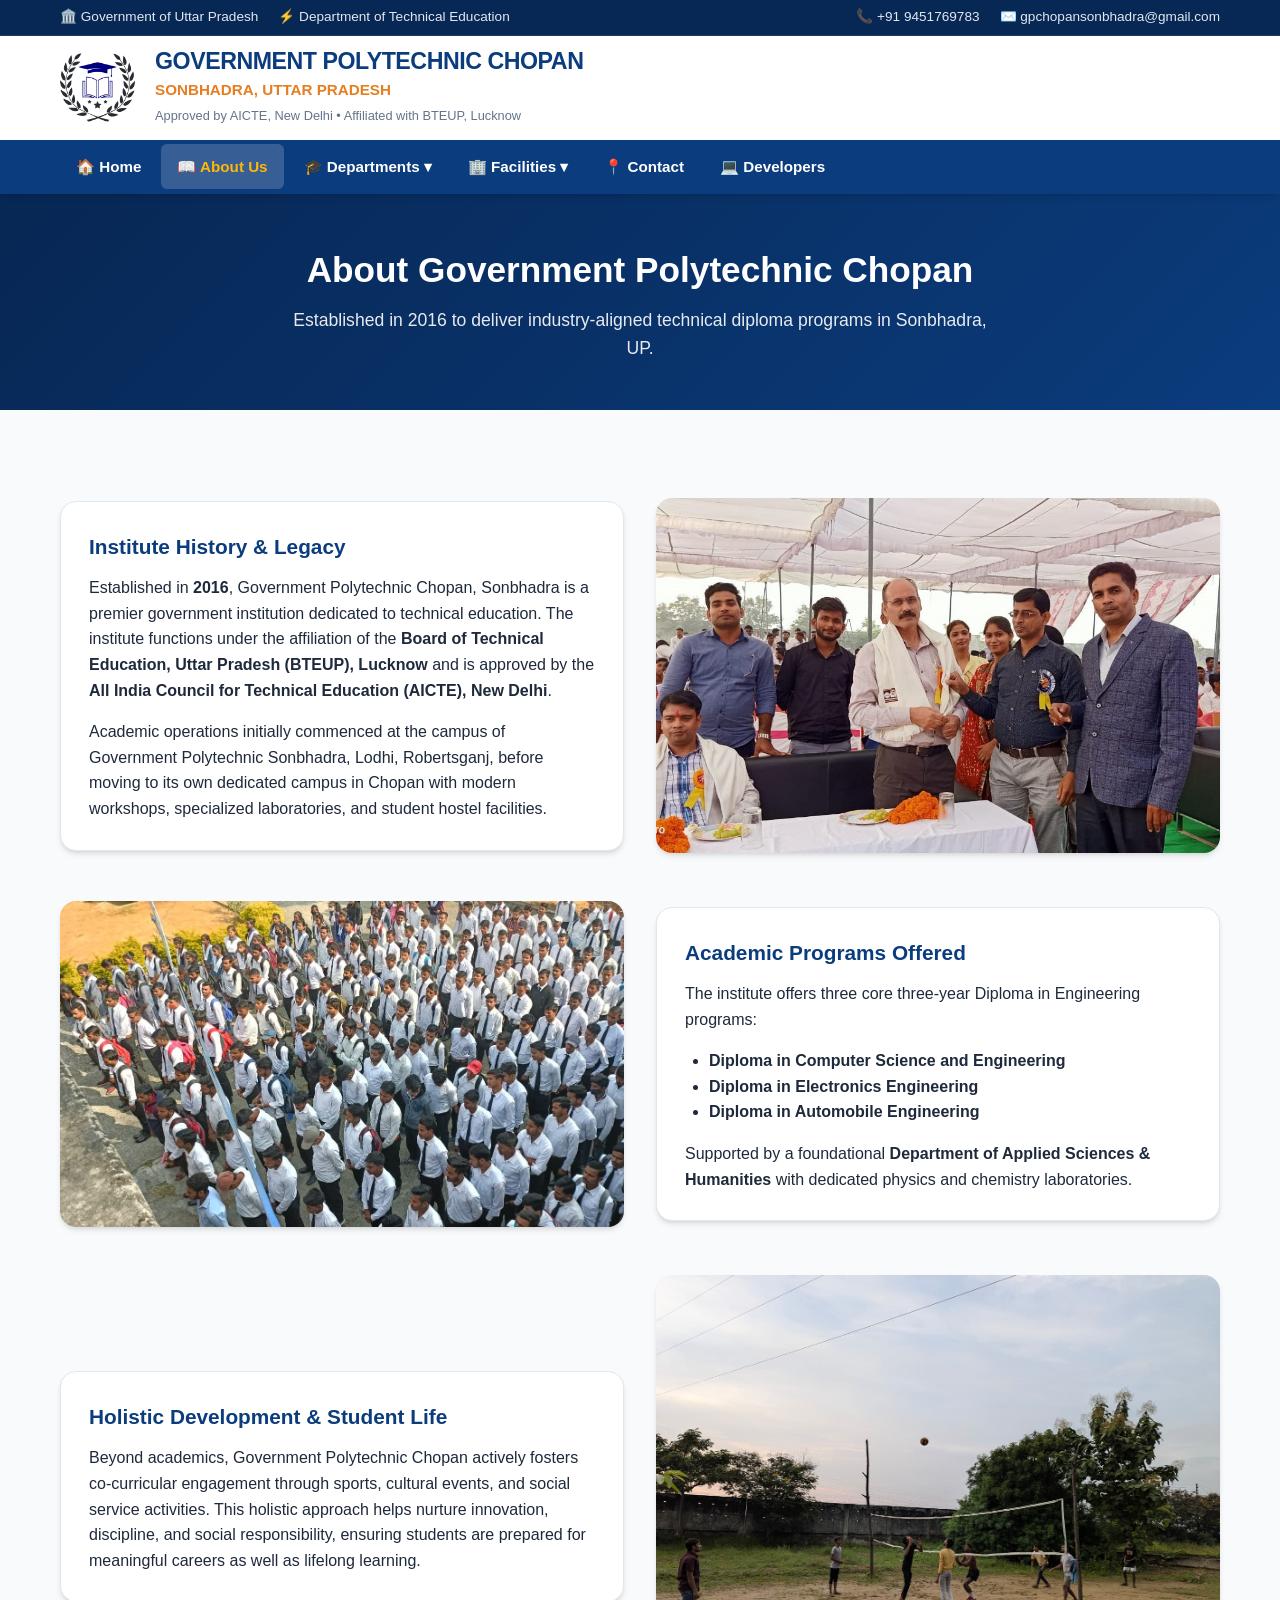
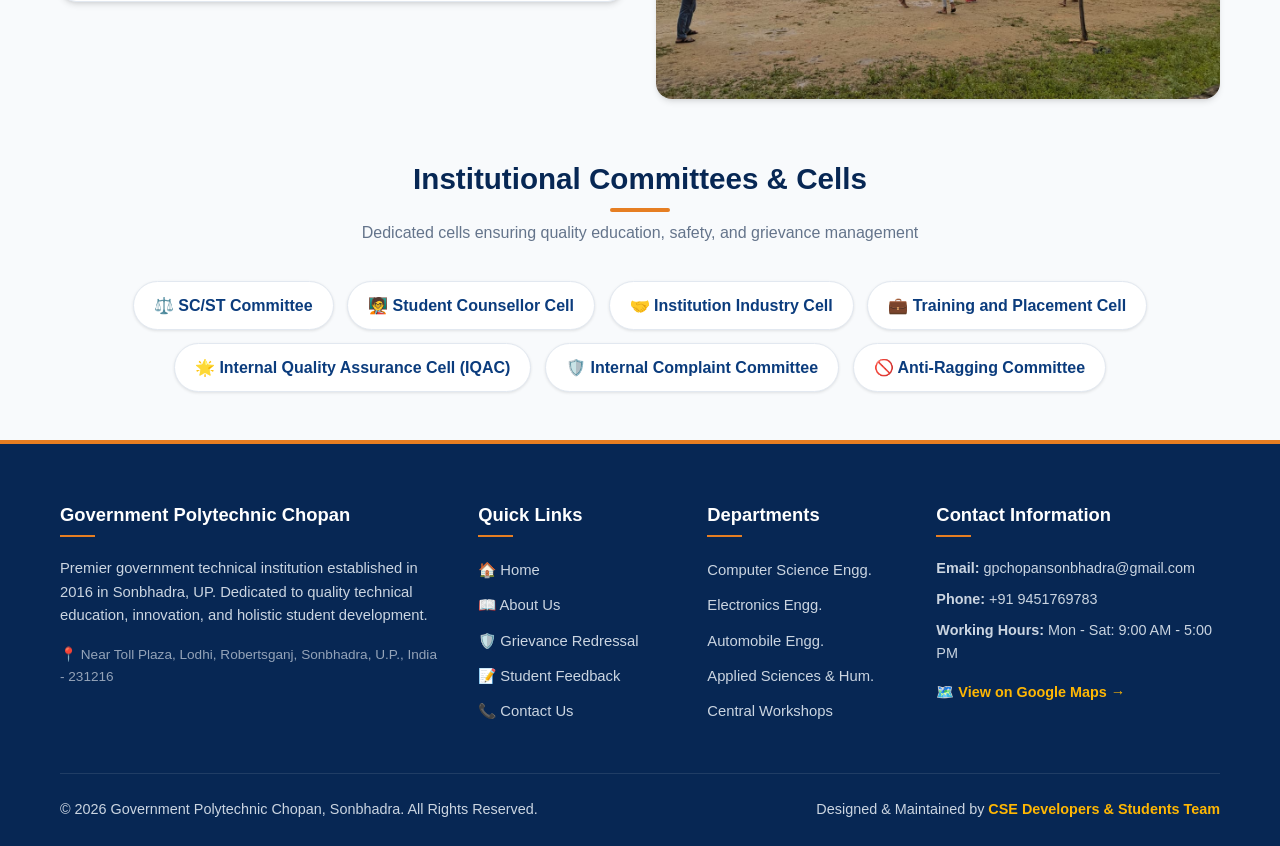
==== about.html @ 9f4a852a "Initial commit: Modern mobile-responsive GP Chopan website v1" ====
<!DOCTYPE html>
<html lang="en">
<head>
  <meta charset="UTF-8">
  <meta name="viewport" content="width=device-width, initial-scale=1.0">
  <meta http-equiv="X-UA-Compatible" content="IE=edge">
  <meta name="description" content="Government Polytechnic Chopan, Sonbhadra - Approved by AICTE, affiliated with BTEUP Lucknow. Premier Government Technical Institute.">
  <title>Government Polytechnic Chopan, Sonbhadra | Technical Education UP</title>
  <link rel="stylesheet" href="css/style.css">
  <link rel="icon" type="image/png" href="images/1.png">
</head>
<body>

<!-- Top Information Bar -->
<div class="top-bar">
  <div class="container">
    <div class="top-bar-left">
      <span>🏛️ Government of Uttar Pradesh</span>
      <span>⚡ Department of Technical Education</span>
    </div>
    <div class="top-bar-right">
      <a href="tel:9451769783">📞 +91 9451769783</a>
      <a href="mailto:gpchopansonbhadra@gmail.com">✉️ gpchopansonbhadra@gmail.com</a>
    </div>
  </div>
</div>

<!-- Main Branding Header -->
<header class="main-header">
  <div class="container">
    <div class="header-brand">
      <a href="index.html">
        <img src="images/1.png" alt="GP Chopan Official Logo" class="brand-logo">
      </a>
      <div class="brand-text">
        <h1>GOVERNMENT POLYTECHNIC CHOPAN</h1>
        <p>SONBHADRA, UTTAR PRADESH</p>
        <span class="sub-tag">Approved by AICTE, New Delhi • Affiliated with BTEUP, Lucknow</span>
      </div>
    </div>
  </div>
</header>

<!-- Sticky Responsive Navbar -->
<div class="navbar-wrapper">
  <div class="container">
    <nav class="navbar">
      <button class="mobile-nav-toggle" id="mobileNavToggle" aria-label="Toggle navigation" aria-expanded="false">☰</button>
      
      <ul class="nav-links" id="navLinks">
        <li class="nav-item">
          <a href="index.html" class="nav-link ">🏠 Home</a>
        </li>
        <li class="nav-item">
          <a href="about.html" class="nav-link active">📖 About Us</a>
        </li>
        
        <!-- Departments Dropdown -->
        <li class="nav-item dropdown">
          <a href="#" class="nav-link ">🎓 Departments ▾</a>
          <ul class="dropdown-menu">
            <li><a href="computerScience.html" class="dropdown-link">💻 Computer Science & Engg.</a></li>
            <li><a href="electronics.html" class="dropdown-link">⚡ Electronics Engineering</a></li>
            <li><a href="automobile.html" class="dropdown-link">🚗 Automobile Engineering</a></li>
            <li><a href="appliedSciencesAndHumanities.html" class="dropdown-link">🔬 Applied Sciences & Humanities</a></li>
          </ul>
        </li>

        <!-- Facilities Dropdown -->
        <li class="nav-item dropdown">
          <a href="#" class="nav-link ">🏢 Facilities ▾</a>
          <ul class="dropdown-menu">
            <li><a href="library.html" class="dropdown-link">📚 Central Library</a></li>
            <li><a href="workshops.html" class="dropdown-link">⚙️ Central Workshops</a></li>
            <li><a href="hostels.html" class="dropdown-link">🛏️ Student Hostels</a></li>
          </ul>
        </li>

        <li class="nav-item">
          <a href="contact.html" class="nav-link ">📍 Contact</a>
        </li>
        <li class="nav-item">
          <a href="developers.html" class="nav-link ">💻 Developers</a>
        </li>
      </ul>
    </nav>
  </div>
</div>

<main>
  <div class="dept-banner">
    <div class="container">
      <h1>About Government Polytechnic Chopan</h1>
      <p>Established in 2016 to deliver industry-aligned technical diploma programs in Sonbhadra, UP.</p>
    </div>
  </div>

  <section class="section-py">
    <div class="container">
      
      <div class="grid-2col">
        <div class="feature-box">
          <h3>Institute History & Legacy</h3>
          <p style="margin-bottom: 1rem;">
            Established in <strong>2016</strong>, Government Polytechnic Chopan, Sonbhadra is a premier government institution dedicated to technical education. The institute functions under the affiliation of the <strong>Board of Technical Education, Uttar Pradesh (BTEUP), Lucknow</strong> and is approved by the <strong>All India Council for Technical Education (AICTE), New Delhi</strong>.
          </p>
          <p>
            Academic operations initially commenced at the campus of Government Polytechnic Sonbhadra, Lodhi, Robertsganj, before moving to its own dedicated campus in Chopan with modern workshops, specialized laboratories, and student hostel facilities.
          </p>
        </div>
        <div>
          <img src="images/about-pic1.jpeg" alt="Inauguration and Events" style="border-radius: var(--radius-lg); box-shadow: var(--shadow-md);">
        </div>
      </div>

      <div class="grid-2col" style="direction: rtl;">
        <div class="feature-box" style="direction: ltr;">
          <h3>Academic Programs Offered</h3>
          <p style="margin-bottom: 1rem;">
            The institute offers three core three-year Diploma in Engineering programs:
          </p>
          <ul style="padding-left: 1.5rem; margin-bottom: 1rem;">
            <li><strong>Diploma in Computer Science and Engineering</strong></li>
            <li><strong>Diploma in Electronics Engineering</strong></li>
            <li><strong>Diploma in Automobile Engineering</strong></li>
          </ul>
          <p>
            Supported by a foundational <strong>Department of Applied Sciences & Humanities</strong> with dedicated physics and chemistry laboratories.
          </p>
        </div>
        <div style="direction: ltr;">
          <img src="images/about-pic2.jpeg" alt="Students Assembly" style="border-radius: var(--radius-lg); box-shadow: var(--shadow-md);">
        </div>
      </div>

      <div class="grid-2col">
        <div class="feature-box">
          <h3>Holistic Development & Student Life</h3>
          <p>
            Beyond academics, Government Polytechnic Chopan actively fosters co-curricular engagement through sports, cultural events, and social service activities. This holistic approach helps nurture innovation, discipline, and social responsibility, ensuring students are prepared for meaningful careers as well as lifelong learning.
          </p>
        </div>
        <div>
          <img src="images/about-pic3.jpg" alt="Sports and Outdoor Activities" style="border-radius: var(--radius-lg); box-shadow: var(--shadow-md);">
        </div>
      </div>

      <!-- Institutional Committees -->
      <div class="section-title-wrap" style="margin-top: 3.5rem;">
        <h2 class="section-title">Institutional Committees & Cells</h2>
        <p class="section-subtitle">Dedicated cells ensuring quality education, safety, and grievance management</p>
      </div>

      <div class="committee-grid">
        <a href="#" class="committee-btn">⚖️ SC/ST Committee</a>
        <a href="#" class="committee-btn">🧑‍🏫 Student Counsellor Cell</a>
        <a href="#" class="committee-btn">🤝 Institution Industry Cell</a>
        <a href="#" class="committee-btn">💼 Training and Placement Cell</a>
        <a href="#" class="committee-btn">🌟 Internal Quality Assurance Cell (IQAC)</a>
        <a href="#" class="committee-btn">🛡️ Internal Complaint Committee</a>
        <a href="#" class="committee-btn">🚫 Anti-Ragging Committee</a>
      </div>

    </div>
  </section>
</main>

<!-- Footer -->
<footer class="main-footer">
  <div class="container">
    <div class="footer-grid">
      <div class="footer-col">
        <h4>Government Polytechnic Chopan</h4>
        <p style="font-size: 0.925rem; line-height: 1.6; margin-bottom: 1rem;">
          Premier government technical institution established in 2016 in Sonbhadra, UP. Dedicated to quality technical education, innovation, and holistic student development.
        </p>
        <p style="font-size: 0.85rem; color: #94a3b8;">
          📍 Near Toll Plaza, Lodhi, Robertsganj, Sonbhadra, U.P., India - 231216
        </p>
      </div>

      <div class="footer-col">
        <h4>Quick Links</h4>
        <ul class="footer-links">
          <li><a href="index.html">🏠 Home</a></li>
          <li><a href="about.html">📖 About Us</a></li>
          <li><a href="https://docs.google.com/forms/d/e/1FAIpQLScUf7JeRO1fRoZRRCuIjWEbZJXrRQz1J8xh0VH1PEmQJwqocQ/viewform?usp=sf_link" target="_blank">🛡️ Grievance Redressal</a></li>
          <li><a href="https://docs.google.com/forms/d/e/1FAIpQLSd5dwCUVYq0tecdDUFFVbvG7t9QokzE7sUzHUwXQ-LgJRItwA/viewform?usp=sf_link" target="_blank">📝 Student Feedback</a></li>
          <li><a href="contact.html">📞 Contact Us</a></li>
        </ul>
      </div>

      <div class="footer-col">
        <h4>Departments</h4>
        <ul class="footer-links">
          <li><a href="computerScience.html">Computer Science Engg.</a></li>
          <li><a href="electronics.html">Electronics Engg.</a></li>
          <li><a href="automobile.html">Automobile Engg.</a></li>
          <li><a href="appliedSciencesAndHumanities.html">Applied Sciences & Hum.</a></li>
          <li><a href="workshops.html">Central Workshops</a></li>
        </ul>
      </div>

      <div class="footer-col">
        <h4>Contact Information</h4>
        <p style="font-size: 0.9rem; margin-bottom: 0.5rem;"><strong>Email:</strong> gpchopansonbhadra@gmail.com</p>
        <p style="font-size: 0.9rem; margin-bottom: 0.5rem;"><strong>Phone:</strong> +91 9451769783</p>
        <p style="font-size: 0.9rem; margin-bottom: 0.5rem;"><strong>Working Hours:</strong> Mon - Sat: 9:00 AM - 5:00 PM</p>
        <p style="font-size: 0.9rem; margin-top: 1rem;"><a href="contact.html" style="color:#ffb703; font-weight:600;">🗺️ View on Google Maps →</a></p>
      </div>
    </div>

    <div class="footer-bottom">
      <div>&copy; 2026 Government Polytechnic Chopan, Sonbhadra. All Rights Reserved.</div>
      <div>Designed & Maintained by <a href="developers.html">CSE Developers & Students Team</a></div>
    </div>
  </div>
</footer>

<script src="js/main.js"></script>
</body>
</html>
---- css/style.css ----
/* ==========================================================================
   Government Polytechnic Chopan - Modern Responsive Stylesheet (v1)
   ========================================================================== */

:root {
  --primary-color: #0b3c7d;
  --primary-dark: #072754;
  --primary-light: #1a56a5;
  --accent-color: #e67e22;
  --accent-hover: #d35400;
  --bg-light: #f8fafc;
  --bg-white: #ffffff;
  --text-dark: #1e293b;
  --text-muted: #64748b;
  --border-color: #e2e8f0;
  --shadow-sm: 0 1px 3px rgba(0,0,0,0.1);
  --shadow-md: 0 4px 6px -1px rgba(0,0,0,0.1), 0 2px 4px -2px rgba(0,0,0,0.1);
  --shadow-lg: 0 10px 15px -3px rgba(0,0,0,0.1), 0 4px 6px -4px rgba(0,0,0,0.1);
  --shadow-xl: 0 20px 25px -5px rgba(0,0,0,0.1), 0 8px 10px -6px rgba(0,0,0,0.1);
  --radius-sm: 6px;
  --radius-md: 10px;
  --radius-lg: 16px;
  --radius-full: 9999px;
  --transition: all 0.3s cubic-bezier(0.4, 0, 0.2, 1);
  --font-main: -apple-system, BlinkMacSystemFont, "Segoe UI", Roboto, "Helvetica Neue", Arial, sans-serif;
}

*, *::before, *::after {
  box-sizing: border-box;
  margin: 0;
  padding: 0;
}

html {
  scroll-behavior: smooth;
  font-size: 16px;
}

body {
  font-family: var(--font-main);
  background-color: var(--bg-light);
  color: var(--text-dark);
  line-height: 1.6;
  min-height: 100vh;
  display: flex;
  flex-direction: column;
  overflow-x: hidden;
}

main {
  flex: 1;
}

img {
  max-width: 100%;
  height: auto;
  display: block;
}

a {
  color: var(--primary-color);
  text-decoration: none;
  transition: var(--transition);
}

a:hover {
  color: var(--accent-color);
}

.container {
  width: 100%;
  max-width: 1200px;
  margin-left: auto;
  margin-right: auto;
  padding-left: 1.25rem;
  padding-right: 1.25rem;
}

/* ==========================================================================
   Top Header & Announcement Bar
   ========================================================================== */
.top-bar {
  background: var(--primary-dark);
  color: #e2e8f0;
  font-size: 0.85rem;
  padding: 0.4rem 0;
  border-bottom: 1px solid rgba(255,255,255,0.1);
}

.top-bar .container {
  display: flex;
  justify-content: space-between;
  align-items: center;
  flex-wrap: wrap;
  gap: 0.5rem;
}

.top-bar-left, .top-bar-right {
  display: flex;
  align-items: center;
  gap: 1.25rem;
  flex-wrap: wrap;
}

.top-bar a {
  color: #e2e8f0;
  display: inline-flex;
  align-items: center;
  gap: 0.35rem;
}

.top-bar a:hover {
  color: #ffb703;
}

/* ==========================================================================
   Main Branding Header
   ========================================================================== */
.main-header {
  background: var(--bg-white);
  padding: 0.75rem 0;
  box-shadow: var(--shadow-sm);
  position: relative;
  z-index: 100;
}

.header-brand {
  display: flex;
  align-items: center;
  gap: 1.25rem;
}

.brand-logo {
  width: 75px;
  height: 75px;
  object-fit: contain;
  flex-shrink: 0;
  transition: transform 0.3s ease;
}

.brand-logo:hover {
  transform: scale(1.05);
}

.brand-text h1 {
  font-size: 1.45rem;
  font-weight: 800;
  color: var(--primary-color);
  letter-spacing: -0.02em;
  line-height: 1.2;
}

.brand-text p {
  font-size: 0.95rem;
  font-weight: 600;
  color: var(--accent-color);
  margin-top: 0.15rem;
}

.brand-text .sub-tag {
  font-size: 0.8rem;
  color: var(--text-muted);
  font-weight: 500;
}

/* ==========================================================================
   Navigation Bar (Desktop + Mobile Drawer)
   ========================================================================== */
.navbar-wrapper {
  background: var(--primary-color);
  position: sticky;
  top: 0;
  z-index: 999;
  box-shadow: var(--shadow-md);
}

.navbar {
  display: flex;
  justify-content: space-between;
  align-items: center;
  height: 54px;
}

.nav-links {
  display: flex;
  align-items: center;
  list-style: none;
  gap: 0.25rem;
}

.nav-item {
  position: relative;
}

.nav-link {
  color: #ffffff;
  font-size: 0.95rem;
  font-weight: 600;
  padding: 0.65rem 1rem;
  border-radius: var(--radius-sm);
  display: flex;
  align-items: center;
  gap: 0.35rem;
  transition: var(--transition);
}

.nav-link:hover, .nav-link.active {
  background: rgba(255, 255, 255, 0.18);
  color: #ffb703;
}

/* Dropdown Menu */
.dropdown-menu {
  position: absolute;
  top: 100%;
  left: 0;
  background: var(--bg-white);
  min-width: 240px;
  box-shadow: var(--shadow-lg);
  border-radius: var(--radius-md);
  padding: 0.5rem 0;
  list-style: none;
  opacity: 0;
  visibility: hidden;
  transform: translateY(10px);
  transition: var(--transition);
  border: 1px solid var(--border-color);
}

.nav-item:hover .dropdown-menu {
  opacity: 1;
  visibility: visible;
  transform: translateY(0);
}

.dropdown-link {
  display: block;
  padding: 0.6rem 1.25rem;
  color: var(--text-dark);
  font-size: 0.9rem;
  font-weight: 500;
  transition: var(--transition);
}

.dropdown-link:hover {
  background: #f1f5f9;
  color: var(--primary-color);
  padding-left: 1.5rem;
}

/* Mobile Toggle Button */
.mobile-nav-toggle {
  display: none;
  background: transparent;
  border: none;
  color: #ffffff;
  font-size: 1.6rem;
  cursor: pointer;
  padding: 0.5rem;
  border-radius: var(--radius-sm);
}

.mobile-nav-toggle:focus {
  outline: 2px solid #ffb703;
}

/* ==========================================================================
   Hero Slider
   ========================================================================== */
.hero-section {
  position: relative;
  background: #000;
  overflow: hidden;
  max-height: 520px;
  box-shadow: var(--shadow-md);
}

.slider-container {
  position: relative;
  width: 100%;
  height: 500px;
}

.slide {
  position: absolute;
  top: 0;
  left: 0;
  width: 100%;
  height: 100%;
  opacity: 0;
  visibility: hidden;
  transition: opacity 0.8s ease-in-out;
}

.slide.active {
  opacity: 1;
  visibility: visible;
}

.slide img {
  width: 100%;
  height: 100%;
  object-fit: cover;
  object-position: center;
}

.slide-caption {
  position: absolute;
  bottom: 0;
  left: 0;
  right: 0;
  background: linear-gradient(to top, rgba(0,0,0,0.85) 0%, rgba(0,0,0,0.4) 70%, transparent 100%);
  color: #ffffff;
  padding: 2.5rem 1.5rem 1.5rem;
  text-align: center;
}

.slide-caption h2 {
  font-size: 1.6rem;
  font-weight: 700;
  text-shadow: 0 2px 4px rgba(0,0,0,0.6);
}

.slide-caption p {
  font-size: 1rem;
  opacity: 0.9;
  margin-top: 0.25rem;
}

.slider-btn {
  position: absolute;
  top: 50%;
  transform: translateY(-50%);
  background: rgba(0, 0, 0, 0.45);
  color: white;
  border: none;
  width: 44px;
  height: 44px;
  border-radius: var(--radius-full);
  display: flex;
  align-items: center;
  justify-content: center;
  cursor: pointer;
  font-size: 1.25rem;
  transition: var(--transition);
  z-index: 10;
}

.slider-btn:hover {
  background: var(--accent-color);
}

.slider-btn.prev { left: 15px; }
.slider-btn.next { right: 15px; }

.slider-dots {
  position: absolute;
  bottom: 15px;
  left: 50%;
  transform: translateX(-50%);
  display: flex;
  gap: 8px;
  z-index: 10;
}

.dot {
  width: 12px;
  height: 12px;
  background: rgba(255,255,255,0.5);
  border-radius: var(--radius-full);
  cursor: pointer;
  transition: var(--transition);
}

.dot.active {
  background: var(--accent-color);
  width: 28px;
}

/* ==========================================================================
   News Ticker Bar
   ========================================================================== */
.ticker-wrap {
  background: #ffffff;
  border-bottom: 2px solid var(--accent-color);
  box-shadow: var(--shadow-sm);
  display: flex;
  align-items: stretch;
  overflow: hidden;
  height: 46px;
}

.ticker-title {
  background: var(--accent-color);
  color: #fff;
  font-weight: 700;
  font-size: 0.9rem;
  display: flex;
  align-items: center;
  padding: 0 1.25rem;
  gap: 0.5rem;
  white-space: nowrap;
  flex-shrink: 0;
  z-index: 2;
}

.ticker-content {
  flex: 1;
  display: flex;
  align-items: center;
  overflow: hidden;
  white-space: nowrap;
  position: relative;
}

.ticker-items {
  display: inline-block;
  padding-left: 100%;
  animation: ticker 25s linear infinite;
  color: var(--primary-dark);
  font-weight: 600;
  font-size: 0.95rem;
}

.ticker-wrap:hover .ticker-items {
  animation-play-state: paused;
}

@keyframes ticker {
  0% { transform: translate3d(0, 0, 0); }
  100% { transform: translate3d(-100%, 0, 0); }
}

/* ==========================================================================
   Cards, Dignitaries & Sections
   ========================================================================== */
.section-py {
  padding: 3rem 0;
}

.section-title-wrap {
  text-align: center;
  margin-bottom: 2.25rem;
}

.section-title {
  font-size: 1.85rem;
  font-weight: 800;
  color: var(--primary-dark);
  position: relative;
  display: inline-block;
  padding-bottom: 0.6rem;
}

.section-title::after {
  content: '';
  position: absolute;
  bottom: 0;
  left: 50%;
  transform: translateX(-50%);
  width: 60px;
  height: 4px;
  background: var(--accent-color);
  border-radius: var(--radius-full);
}

.section-subtitle {
  color: var(--text-muted);
  font-size: 1rem;
  margin-top: 0.5rem;
}

/* Dignitaries Grid */
.dignitaries-grid {
  display: grid;
  grid-template-columns: repeat(auto-fit, minmax(260px, 1fr));
  gap: 1.5rem;
  margin-bottom: 2.5rem;
}

.dignitary-card {
  background: var(--bg-white);
  border-radius: var(--radius-lg);
  padding: 1.5rem;
  text-align: center;
  box-shadow: var(--shadow-md);
  border: 1px solid var(--border-color);
  transition: var(--transition);
  display: flex;
  flex-direction: column;
  align-items: center;
}

.dignitary-card:hover {
  transform: translateY(-5px);
  box-shadow: var(--shadow-xl);
  border-color: var(--primary-light);
}

.dignitary-img-wrap {
  width: 140px;
  height: 140px;
  border-radius: var(--radius-full);
  overflow: hidden;
  border: 4px solid var(--primary-light);
  margin-bottom: 1rem;
  box-shadow: var(--shadow-sm);
  background: #f1f5f9;
}

.dignitary-img-wrap img {
  width: 100%;
  height: 100%;
  object-fit: cover;
}

.dignitary-name {
  font-size: 1.15rem;
  font-weight: 700;
  color: var(--primary-color);
}

.dignitary-post {
  font-size: 0.9rem;
  color: var(--text-muted);
  font-weight: 600;
  margin-top: 0.25rem;
}

.dignitary-dept {
  font-size: 0.825rem;
  color: var(--accent-color);
  font-weight: 600;
  margin-top: 0.25rem;
}

/* Principal Message Card */
.message-card {
  background: var(--bg-white);
  border-radius: var(--radius-lg);
  box-shadow: var(--shadow-md);
  border: 1px solid var(--border-color);
  overflow: hidden;
  display: grid;
  grid-template-columns: 320px 1fr;
  margin-bottom: 2.5rem;
}

.message-author {
  background: linear-gradient(135deg, var(--primary-dark), var(--primary-color));
  color: white;
  padding: 2rem;
  text-align: center;
  display: flex;
  flex-direction: column;
  align-items: center;
  justify-content: center;
}

.author-img {
  width: 160px;
  height: 160px;
  border-radius: var(--radius-full);
  border: 4px solid rgba(255,255,255,0.4);
  overflow: hidden;
  margin-bottom: 1rem;
  box-shadow: var(--shadow-md);
}

.author-img img {
  width: 100%;
  height: 100%;
  object-fit: cover;
}

.author-info h3 {
  font-size: 1.25rem;
  font-weight: 700;
}

.author-info p {
  font-size: 0.9rem;
  opacity: 0.9;
  margin-top: 0.2rem;
}

.message-body {
  padding: 2.25rem;
  display: flex;
  flex-direction: column;
  justify-content: center;
}

.message-body h4 {
  font-size: 1.4rem;
  font-weight: 700;
  color: var(--primary-color);
  margin-bottom: 1rem;
  position: relative;
}

.message-quote {
  font-size: 1.025rem;
  line-height: 1.75;
  color: #334155;
  font-style: italic;
  position: relative;
  padding-left: 1.5rem;
  border-left: 4px solid var(--accent-color);
}

/* Quick Action / Notice Links */
.action-links-grid {
  display: grid;
  grid-template-columns: repeat(auto-fit, minmax(280px, 1fr));
  gap: 1.25rem;
  margin-top: 2rem;
}

.action-card {
  background: var(--bg-white);
  padding: 1.25rem 1.5rem;
  border-radius: var(--radius-md);
  border-left: 5px solid var(--primary-color);
  box-shadow: var(--shadow-sm);
  display: flex;
  align-items: center;
  gap: 1rem;
  transition: var(--transition);
}

.action-card:hover {
  transform: translateX(6px);
  box-shadow: var(--shadow-md);
  border-left-color: var(--accent-color);
}

.action-icon {
  width: 44px;
  height: 44px;
  border-radius: var(--radius-full);
  background: #e0f2fe;
  color: var(--primary-color);
  display: flex;
  align-items: center;
  justify-content: center;
  font-size: 1.25rem;
  flex-shrink: 0;
}

.action-text h5 {
  font-size: 1rem;
  font-weight: 700;
  color: var(--text-dark);
}

.action-text p {
  font-size: 0.825rem;
  color: var(--text-muted);
}

/* ==========================================================================
   Department & Facility Layouts
   ========================================================================== */
.dept-banner {
  background: linear-gradient(135deg, var(--primary-dark), var(--primary-color));
  color: white;
  padding: 3rem 0;
  text-align: center;
  margin-bottom: 2.5rem;
}

.dept-banner h1 {
  font-size: 2.2rem;
  font-weight: 800;
}

.dept-banner p {
  font-size: 1.1rem;
  opacity: 0.9;
  max-width: 700px;
  margin: 0.5rem auto 0;
}

.grid-2col {
  display: grid;
  grid-template-columns: 1fr 1fr;
  gap: 2rem;
  align-items: center;
  margin-bottom: 3rem;
}

.grid-3col {
  display: grid;
  grid-template-columns: repeat(auto-fill, minmax(320px, 1fr));
  gap: 1.75rem;
  margin-bottom: 2.5rem;
}

.feature-box {
  background: var(--bg-white);
  padding: 1.75rem;
  border-radius: var(--radius-lg);
  box-shadow: var(--shadow-md);
  border: 1px solid var(--border-color);
}

.feature-box h3 {
  font-size: 1.3rem;
  color: var(--primary-color);
  margin-bottom: 0.75rem;
  font-weight: 700;
}

/* Lab Cards */
.lab-card {
  background: var(--bg-white);
  border-radius: var(--radius-lg);
  overflow: hidden;
  box-shadow: var(--shadow-md);
  border: 1px solid var(--border-color);
  transition: var(--transition);
}

.lab-card:hover {
  transform: translateY(-5px);
  box-shadow: var(--shadow-xl);
}

.lab-img-wrap {
  height: 220px;
  overflow: hidden;
  background: #e2e8f0;
}

.lab-img-wrap img {
  width: 100%;
  height: 100%;
  object-fit: cover;
  transition: transform 0.5s ease;
}

.lab-card:hover .lab-img-wrap img {
  transform: scale(1.06);
}

.lab-content {
  padding: 1.25rem;
}

.lab-content h4 {
  font-size: 1.15rem;
  color: var(--primary-color);
  font-weight: 700;
  margin-bottom: 0.5rem;
}

.lab-content p {
  font-size: 0.9rem;
  color: var(--text-muted);
}

/* Faculty Cards Grid */
.faculty-grid {
  display: grid;
  grid-template-columns: repeat(auto-fill, minmax(250px, 1fr));
  gap: 1.5rem;
}

.faculty-card {
  background: var(--bg-white);
  border-radius: var(--radius-lg);
  padding: 1.5rem 1.25rem;
  text-align: center;
  box-shadow: var(--shadow-md);
  border: 1px solid var(--border-color);
  transition: var(--transition);
  display: flex;
  flex-direction: column;
  align-items: center;
}

.faculty-card:hover {
  transform: translateY(-5px);
  box-shadow: var(--shadow-xl);
  border-color: var(--primary-light);
}

.faculty-avatar {
  width: 120px;
  height: 120px;
  border-radius: var(--radius-full);
  overflow: hidden;
  border: 3px solid var(--primary-light);
  margin-bottom: 1rem;
  box-shadow: var(--shadow-sm);
  background: #f8fafc;
}

.faculty-avatar img {
  width: 100%;
  height: 100%;
  object-fit: cover;
}

.faculty-name {
  font-size: 1.1rem;
  font-weight: 700;
  color: var(--primary-dark);
}

.faculty-role {
  display: inline-block;
  background: #e0f2fe;
  color: var(--primary-color);
  font-size: 0.8rem;
  font-weight: 600;
  padding: 0.25rem 0.65rem;
  border-radius: var(--radius-full);
  margin: 0.4rem 0;
}

.faculty-dept {
  font-size: 0.85rem;
  color: var(--text-muted);
}

/* Contact & Info Styles */
.contact-grid {
  display: grid;
  grid-template-columns: 1fr 1fr;
  gap: 2rem;
}

.contact-info-card {
  background: var(--bg-white);
  padding: 2rem;
  border-radius: var(--radius-lg);
  box-shadow: var(--shadow-md);
  border: 1px solid var(--border-color);
}

.contact-item {
  display: flex;
  align-items: flex-start;
  gap: 1rem;
  margin-bottom: 1.5rem;
}

.contact-icon {
  width: 42px;
  height: 42px;
  border-radius: var(--radius-full);
  background: #fee2e2;
  color: #dc2626;
  display: flex;
  align-items: center;
  justify-content: center;
  font-size: 1.2rem;
  flex-shrink: 0;
}

.map-container {
  border-radius: var(--radius-lg);
  overflow: hidden;
  box-shadow: var(--shadow-md);
  height: 380px;
}

.map-container iframe {
  width: 100%;
  height: 100%;
  border: 0;
}

/* Developer Team Cards */
.developer-card {
  background: var(--bg-white);
  border-radius: var(--radius-lg);
  padding: 2rem 1.5rem;
  text-align: center;
  box-shadow: var(--shadow-md);
  border: 1px solid var(--border-color);
  transition: var(--transition);
  display: flex;
  flex-direction: column;
  align-items: center;
}

.developer-card:hover {
  transform: translateY(-6px);
  box-shadow: var(--shadow-xl);
  border-color: var(--accent-color);
}

.dev-avatar {
  width: 150px;
  height: 150px;
  border-radius: var(--radius-full);
  overflow: hidden;
  border: 4px solid var(--accent-color);
  margin-bottom: 1.25rem;
  box-shadow: var(--shadow-md);
}

.dev-avatar img {
  width: 100%;
  height: 100%;
  object-fit: cover;
}

.dev-name {
  font-size: 1.25rem;
  font-weight: 700;
  color: var(--primary-dark);
}

.dev-role-badge {
  background: var(--primary-color);
  color: white;
  font-size: 0.85rem;
  font-weight: 600;
  padding: 0.35rem 0.85rem;
  border-radius: var(--radius-full);
  margin: 0.5rem 0;
}

.dev-batch {
  font-size: 0.9rem;
  color: var(--accent-color);
  font-weight: 600;
}

/* Committee Buttons / Tags */
.committee-grid {
  display: flex;
  flex-wrap: wrap;
  gap: 0.85rem;
  justify-content: center;
  margin-top: 2rem;
}

.committee-btn {
  background: var(--bg-white);
  color: var(--primary-color);
  font-weight: 600;
  padding: 0.65rem 1.25rem;
  border-radius: var(--radius-full);
  box-shadow: var(--shadow-sm);
  border: 1px solid var(--border-color);
  transition: var(--transition);
  display: inline-flex;
  align-items: center;
  gap: 0.4rem;
}

.committee-btn:hover {
  background: var(--primary-color);
  color: #fff;
  transform: translateY(-2px);
  box-shadow: var(--shadow-md);
}

/* ==========================================================================
   Footer
   ========================================================================== */
.main-footer {
  background: var(--primary-dark);
  color: #cbd5e1;
  padding: 3.5rem 0 1.5rem;
  margin-top: auto;
  border-top: 4px solid var(--accent-color);
}

.footer-grid {
  display: grid;
  grid-template-columns: 2fr 1fr 1fr 1.5fr;
  gap: 2.5rem;
  margin-bottom: 2.5rem;
}

.footer-col h4 {
  color: #ffffff;
  font-size: 1.15rem;
  font-weight: 700;
  margin-bottom: 1.25rem;
  position: relative;
  padding-bottom: 0.5rem;
}

.footer-col h4::after {
  content: '';
  position: absolute;
  bottom: 0;
  left: 0;
  width: 35px;
  height: 2px;
  background: var(--accent-color);
}

.footer-links {
  list-style: none;
}

.footer-links li {
  margin-bottom: 0.6rem;
}

.footer-links a {
  color: #cbd5e1;
  font-size: 0.925rem;
  transition: var(--transition);
  display: inline-flex;
  align-items: center;
  gap: 0.35rem;
}

.footer-links a:hover {
  color: #ffb703;
  padding-left: 4px;
}

.footer-bottom {
  border-top: 1px solid rgba(255, 255, 255, 0.1);
  padding-top: 1.5rem;
  text-align: center;
  font-size: 0.9rem;
  display: flex;
  justify-content: space-between;
  align-items: center;
  flex-wrap: wrap;
  gap: 1rem;
}

.footer-bottom a {
  color: #ffb703;
  font-weight: 600;
}

/* ==========================================================================
   RESPONSIVE MEDIA QUERIES (Mobile & Tablet Optimization)
   ========================================================================== */
@media (max-width: 992px) {
  .header-brand {
    gap: 0.85rem;
  }
  
  .brand-logo {
    width: 60px;
    height: 60px;
  }
  
  .brand-text h1 {
    font-size: 1.2rem;
  }

  .message-card {
    grid-template-columns: 1fr;
  }

  .message-author {
    padding: 1.5rem;
  }

  .grid-2col, .contact-grid {
    grid-template-columns: 1fr;
  }

  .footer-grid {
    grid-template-columns: 1fr 1fr;
    gap: 2rem;
  }
}

@media (max-width: 768px) {
  .top-bar-left, .top-bar-right {
    justify-content: center;
    width: 100%;
    gap: 0.75rem;
  }

  .main-header {
    padding: 0.5rem 0;
  }

  .brand-logo {
    width: 50px;
    height: 50px;
  }

  .brand-text h1 {
    font-size: 1.05rem;
  }

  .brand-text p {
    font-size: 0.85rem;
  }

  .mobile-nav-toggle {
    display: block;
  }

  .nav-links {
    position: fixed;
    top: 54px;
    left: 0;
    width: 100%;
    height: calc(100vh - 54px);
    background: var(--primary-dark);
    flex-direction: column;
    align-items: stretch;
    padding: 1rem;
    overflow-y: auto;
    transform: translateX(-100%);
    transition: transform 0.3s ease-in-out;
    box-shadow: var(--shadow-xl);
    gap: 0.5rem;
  }

  .nav-links.active {
    transform: translateX(0);
  }

  .nav-link {
    padding: 0.85rem 1rem;
    font-size: 1.05rem;
    border-radius: var(--radius-sm);
    justify-content: space-between;
  }

  .dropdown-menu {
    position: static;
    opacity: 1;
    visibility: visible;
    transform: none;
    background: rgba(255, 255, 255, 0.08);
    box-shadow: none;
    border: none;
    margin-top: 0.25rem;
    padding: 0.25rem 0.5rem;
    display: none;
  }

  .dropdown-menu.show-mobile {
    display: block;
  }

  .dropdown-link {
    color: #e2e8f0;
    padding: 0.6rem 1rem;
  }

  .dropdown-link:hover {
    background: rgba(255, 255, 255, 0.15);
    color: #ffb703;
  }

  .slider-container {
    height: 280px;
  }

  .slide-caption h2 {
    font-size: 1.15rem;
  }

  .slide-caption p {
    font-size: 0.85rem;
  }

  .section-py {
    padding: 2rem 0;
  }

  .section-title {
    font-size: 1.5rem;
  }

  .footer-grid {
    grid-template-columns: 1fr;
    gap: 1.75rem;
  }

  .footer-bottom {
    flex-direction: column;
    text-align: center;
  }
}
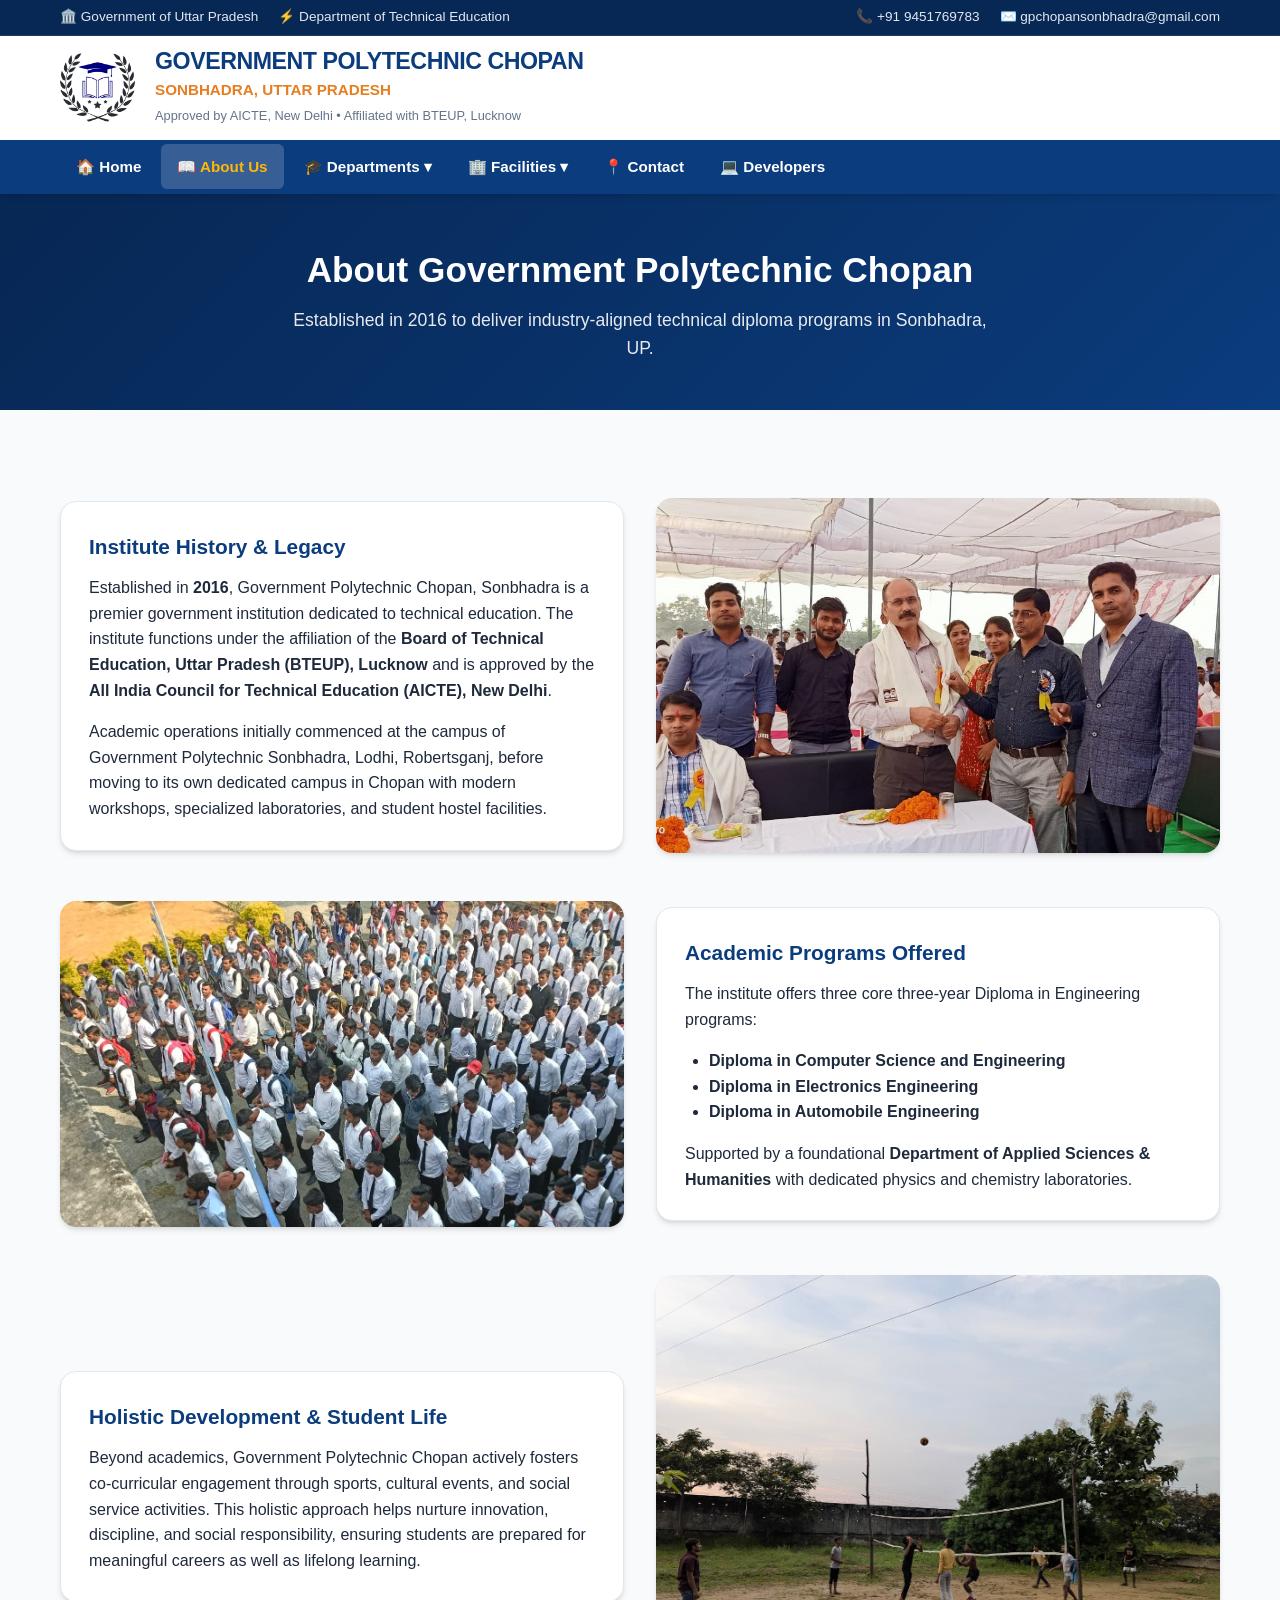
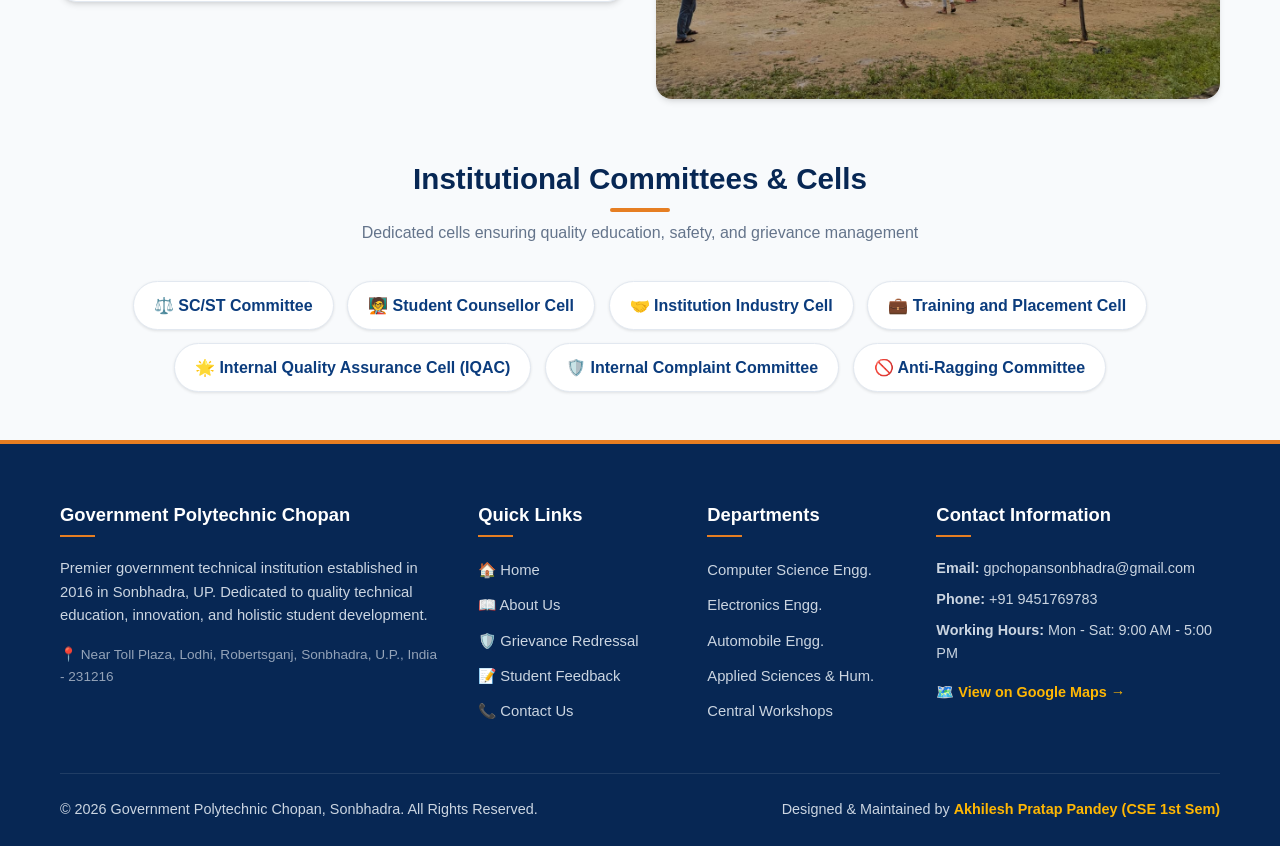
==== commit e4d6a376: "Release v2.0.0: Updated developer & maintainer to Akhilesh Pratap Pandey (CSE 1st Sem)" ====
--- a/about.html
+++ b/about.html
@@ -212,7 +212,7 @@
 
     <div class="footer-bottom">
       <div>&copy; 2026 Government Polytechnic Chopan, Sonbhadra. All Rights Reserved.</div>
-      <div>Designed & Maintained by <a href="developers.html">CSE Developers & Students Team</a></div>
+      <div>Designed & Maintained by <a href="developers.html">Akhilesh Pratap Pandey (CSE 1st Sem)</a></div>
     </div>
   </div>
 </footer>
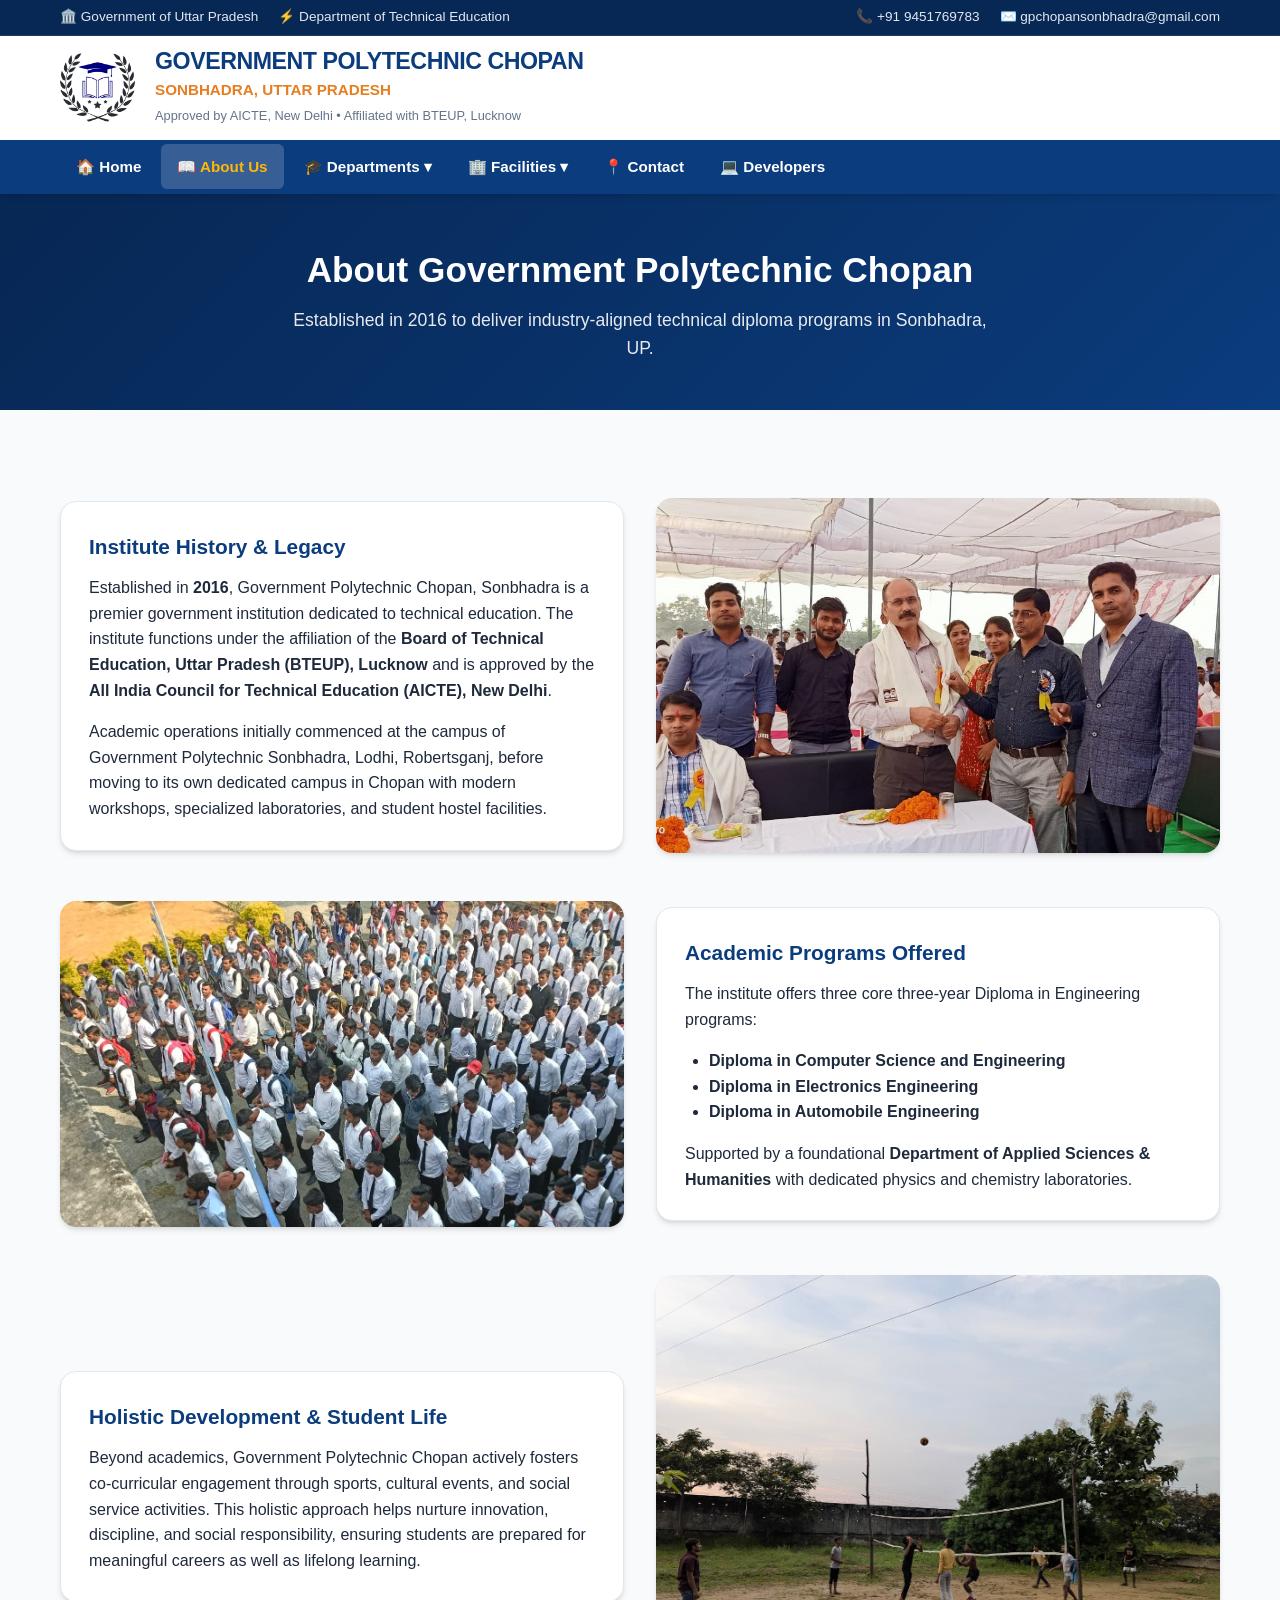
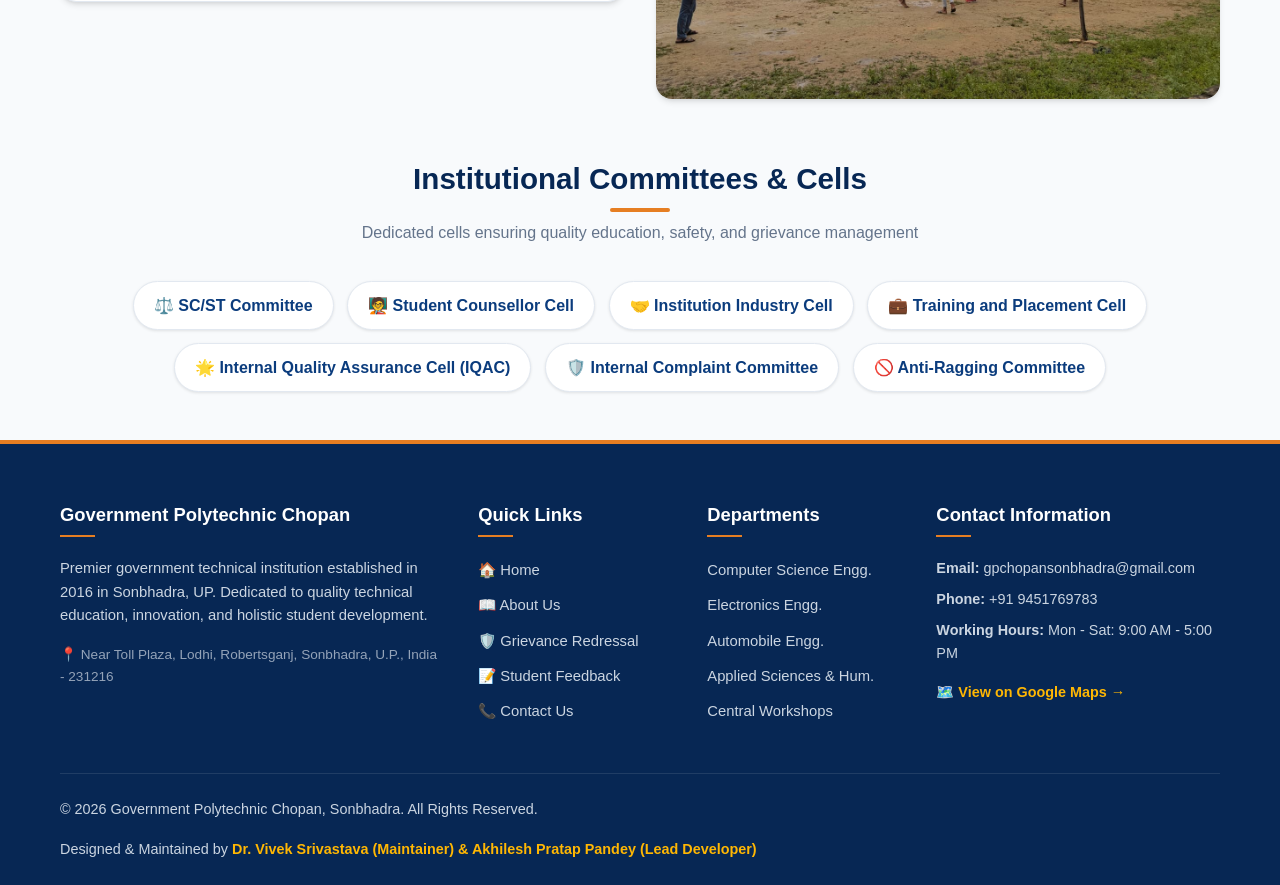
==== commit 2af393d5: "Preserve Dr. Vivek Srivastava as Maintainer and Administrator with Akhilesh Pratap Pandey as Lead De" ====
--- a/about.html
+++ b/about.html
@@ -212,7 +212,7 @@
 
     <div class="footer-bottom">
       <div>&copy; 2026 Government Polytechnic Chopan, Sonbhadra. All Rights Reserved.</div>
-      <div>Designed & Maintained by <a href="developers.html">Akhilesh Pratap Pandey (CSE 1st Sem)</a></div>
+      <div>Designed & Maintained by <a href="developers.html">Dr. Vivek Srivastava (Maintainer) & Akhilesh Pratap Pandey (Lead Developer)</a></div>
     </div>
   </div>
 </footer>
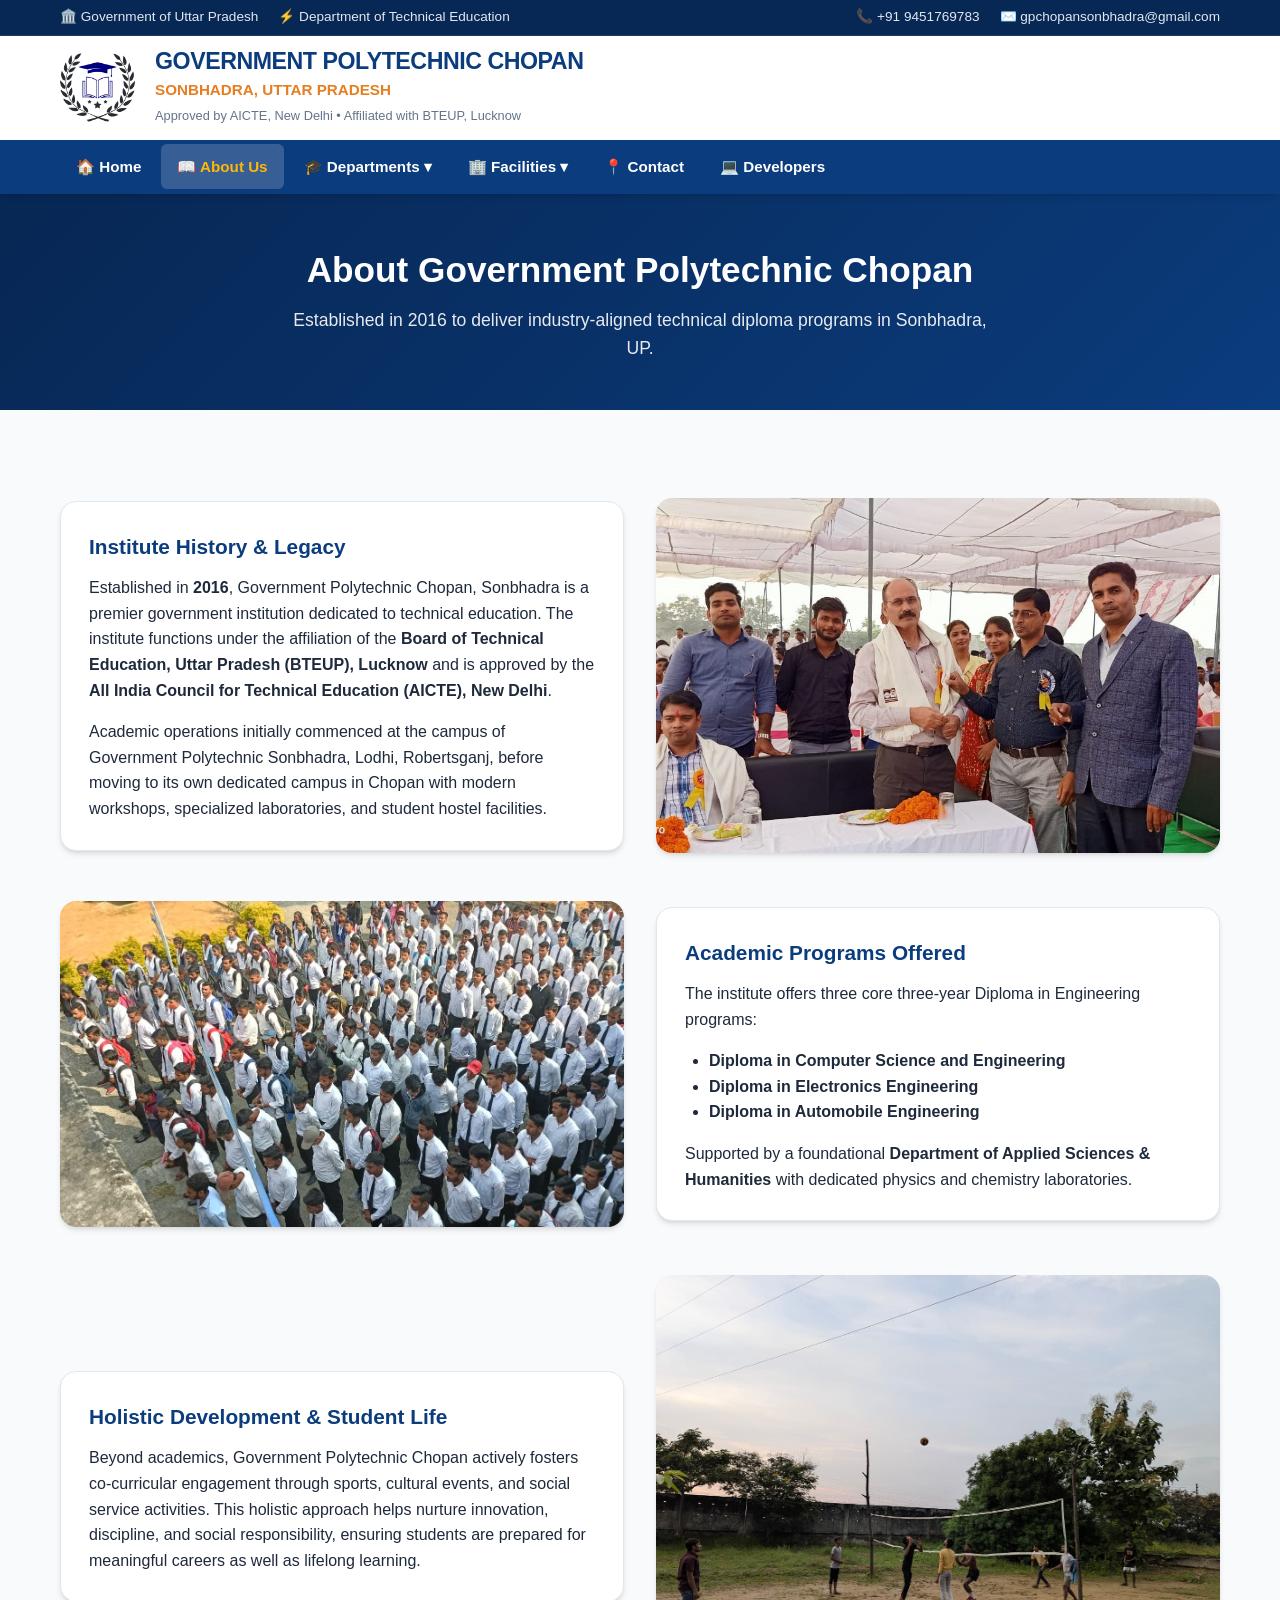
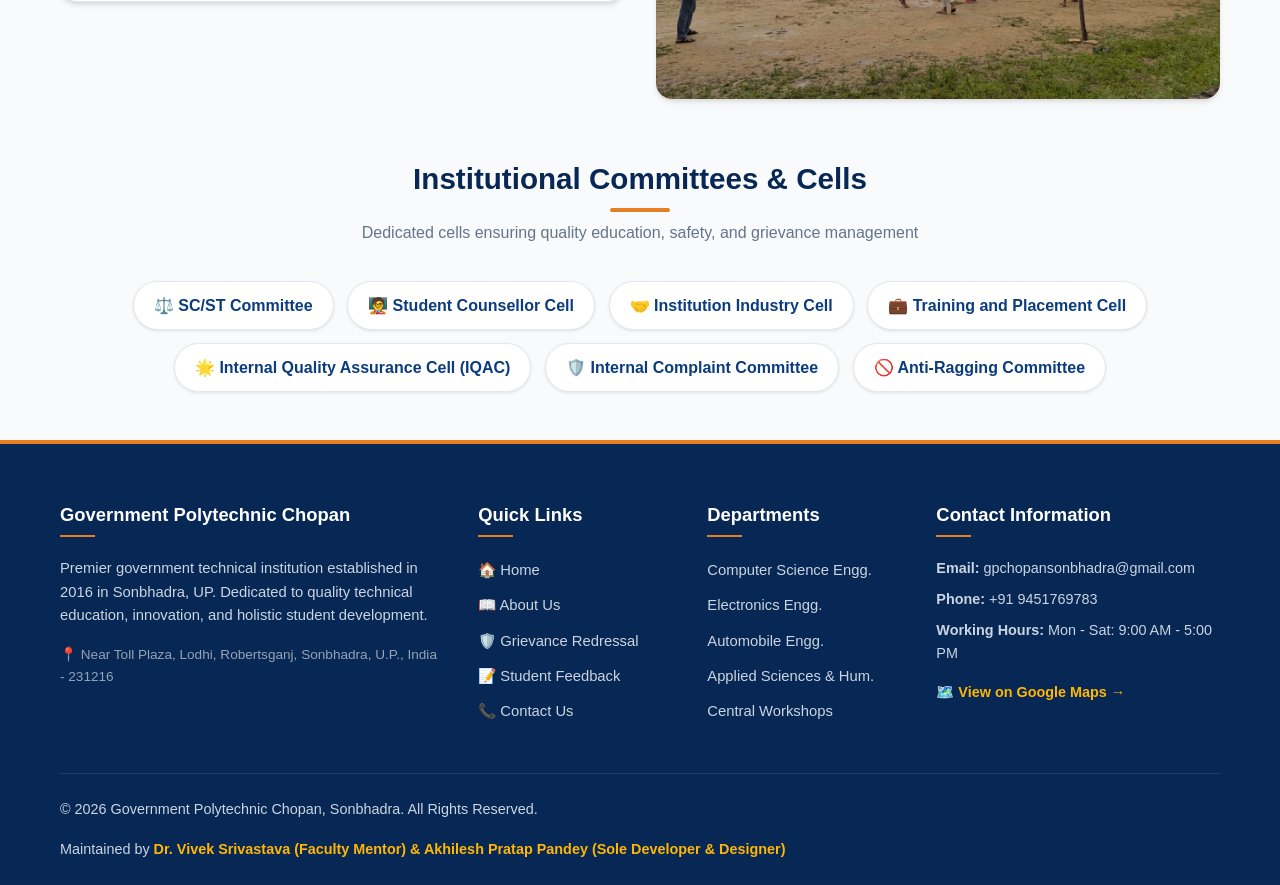
==== commit df4ecf44: "Refine developer hierarchy: Dr. Vivek Srivastava as Faculty Mentor & Web Administrator, Akhilesh Pra" ====
--- a/about.html
+++ b/about.html
@@ -212,7 +212,7 @@
 
     <div class="footer-bottom">
       <div>&copy; 2026 Government Polytechnic Chopan, Sonbhadra. All Rights Reserved.</div>
-      <div>Designed & Maintained by <a href="developers.html">Dr. Vivek Srivastava (Maintainer) & Akhilesh Pratap Pandey (Lead Developer)</a></div>
+      <div>Maintained by <a href="developers.html">Dr. Vivek Srivastava (Faculty Mentor) & Akhilesh Pratap Pandey (Sole Developer & Designer)</a></div>
     </div>
   </div>
 </footer>
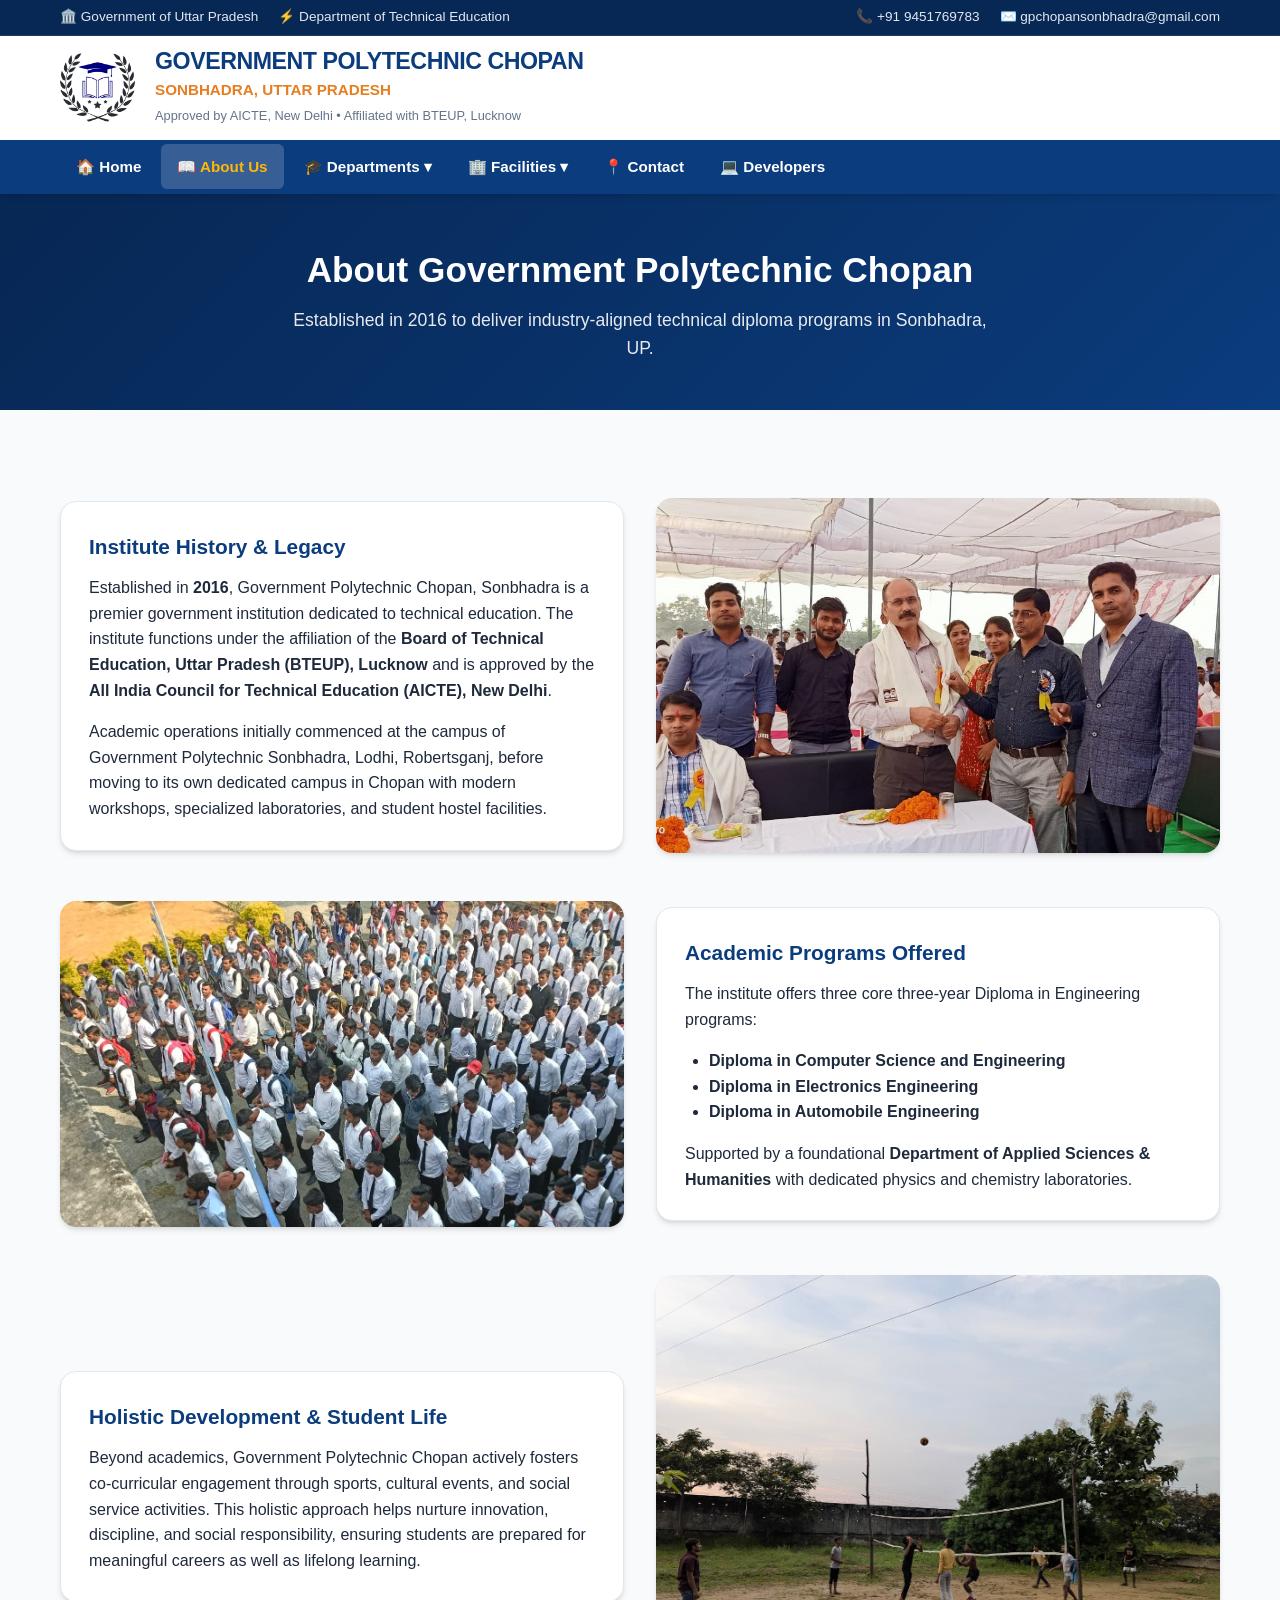
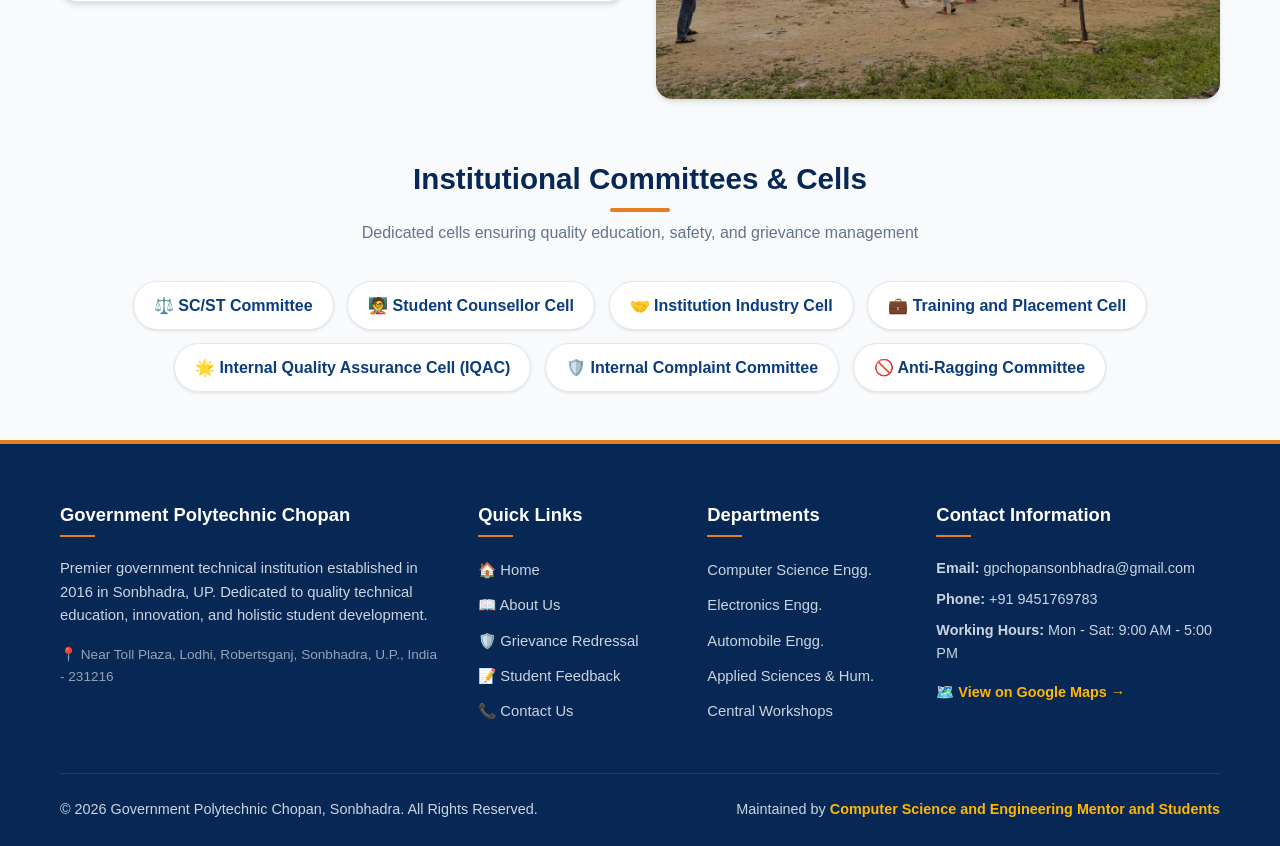
==== commit e1faf187: "Update footer attribution to: Computer Science and Engineering Mentor and Students" ====
--- a/about.html
+++ b/about.html
@@ -212,7 +212,7 @@
 
     <div class="footer-bottom">
       <div>&copy; 2026 Government Polytechnic Chopan, Sonbhadra. All Rights Reserved.</div>
-      <div>Maintained by <a href="developers.html">Dr. Vivek Srivastava (Faculty Mentor) & Akhilesh Pratap Pandey (Sole Developer & Designer)</a></div>
+      <div>Maintained by <a href="developers.html">Computer Science and Engineering Mentor and Students</a></div>
     </div>
   </div>
 </footer>
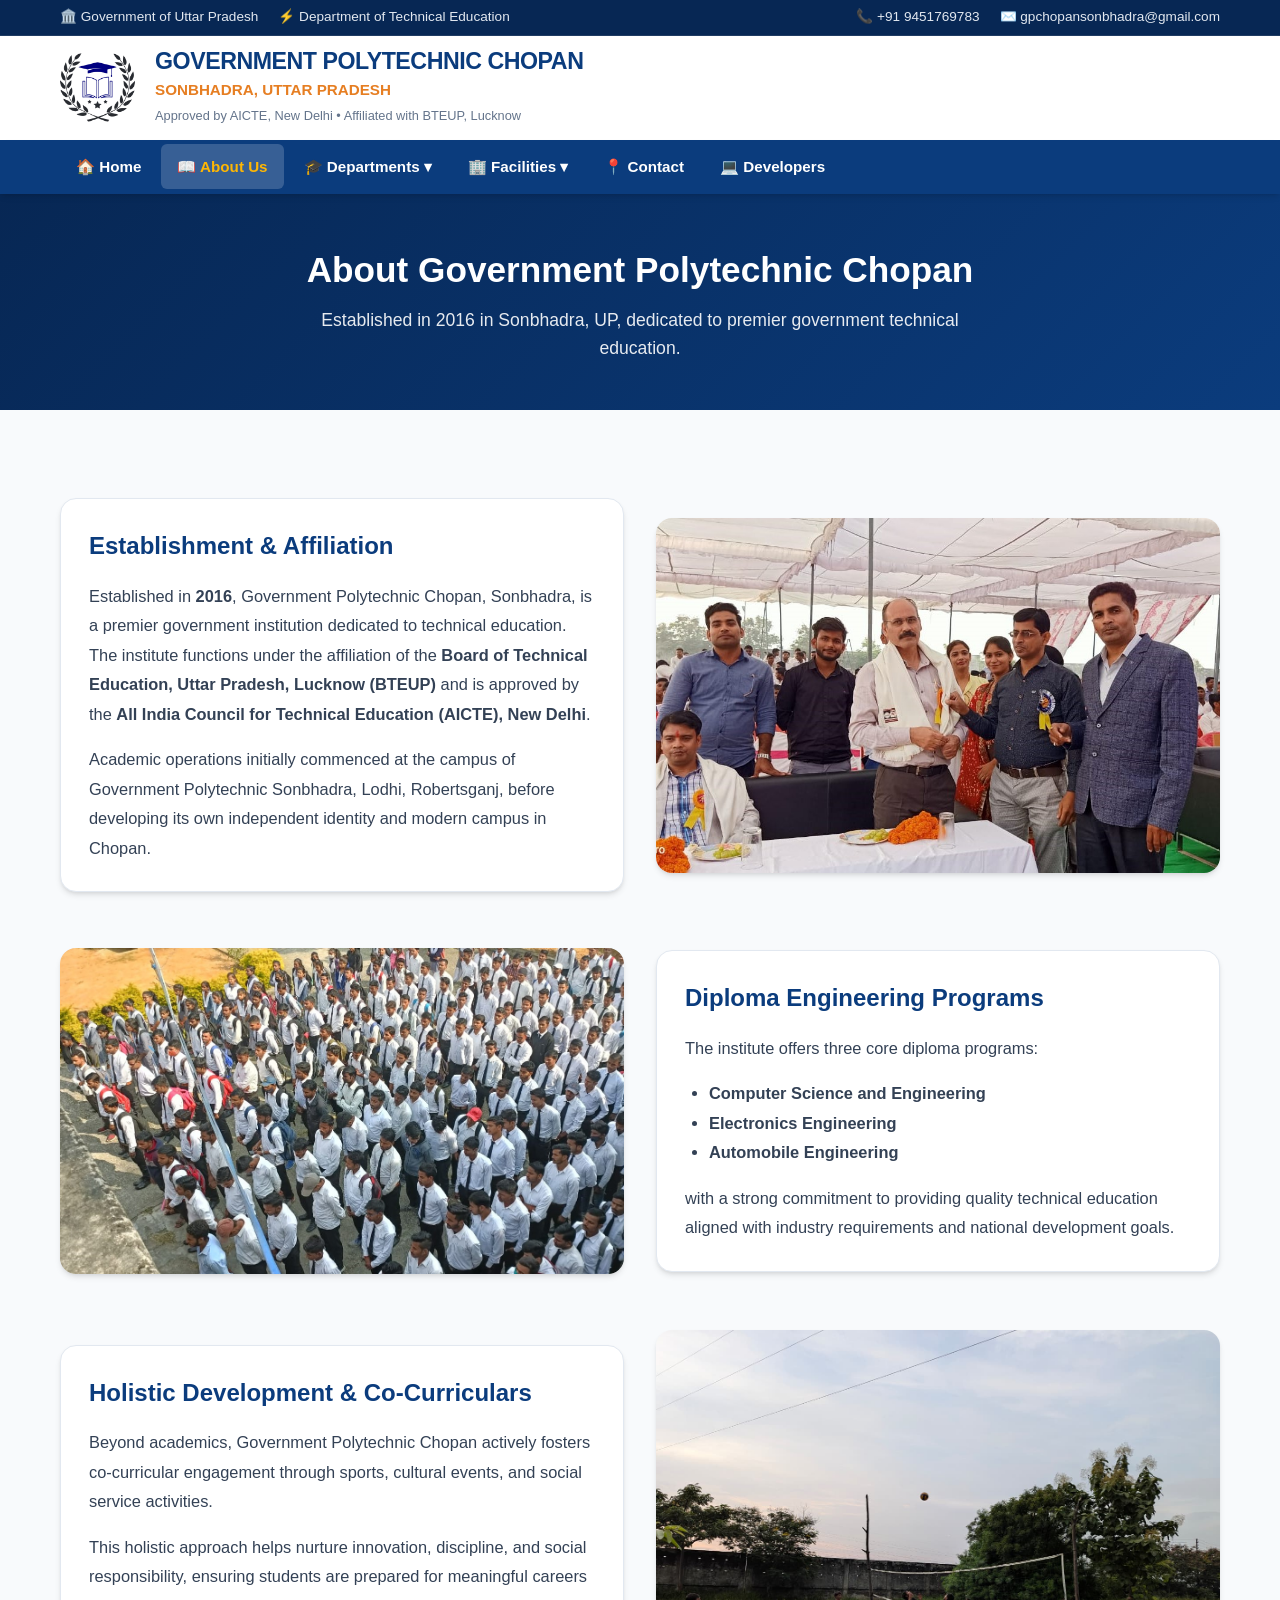
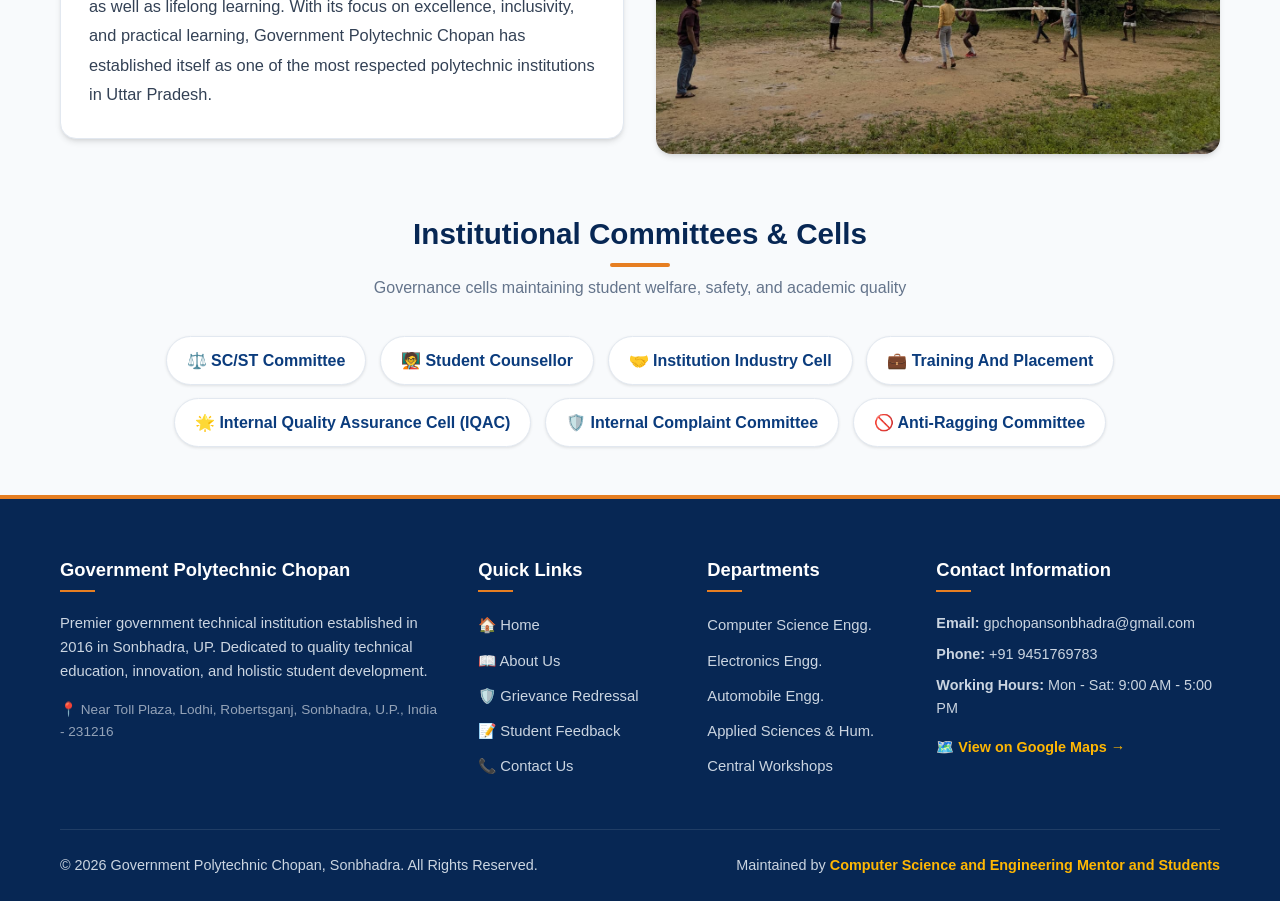
==== commit c4a133c2: "Incorporate 100% comprehensive detail from original site: complete curriculum, laboratory writeups, " ====
--- a/about.html
+++ b/about.html
@@ -91,71 +91,74 @@
   <div class="dept-banner">
     <div class="container">
       <h1>About Government Polytechnic Chopan</h1>
-      <p>Established in 2016 to deliver industry-aligned technical diploma programs in Sonbhadra, UP.</p>
+      <p>Established in 2016 in Sonbhadra, UP, dedicated to premier government technical education.</p>
     </div>
   </div>
 
   <section class="section-py">
     <div class="container">
       
-      <div class="grid-2col">
+      <div class="grid-2col" style="margin-bottom: 3.5rem;">
         <div class="feature-box">
-          <h3>Institute History & Legacy</h3>
-          <p style="margin-bottom: 1rem;">
-            Established in <strong>2016</strong>, Government Polytechnic Chopan, Sonbhadra is a premier government institution dedicated to technical education. The institute functions under the affiliation of the <strong>Board of Technical Education, Uttar Pradesh (BTEUP), Lucknow</strong> and is approved by the <strong>All India Council for Technical Education (AICTE), New Delhi</strong>.
-          </p>
-          <p>
-            Academic operations initially commenced at the campus of Government Polytechnic Sonbhadra, Lodhi, Robertsganj, before moving to its own dedicated campus in Chopan with modern workshops, specialized laboratories, and student hostel facilities.
+          <h2 style="color: var(--primary-color); font-size: 1.5rem; margin-bottom: 1rem;">Establishment & Affiliation</h2>
+          <p style="line-height: 1.8; color: #334155; font-size: 1.025rem; margin-bottom: 1rem;">
+            Established in <strong>2016</strong>, Government Polytechnic Chopan, Sonbhadra, is a premier government institution dedicated to technical education. The institute functions under the affiliation of the <strong>Board of Technical Education, Uttar Pradesh, Lucknow (BTEUP)</strong> and is approved by the <strong>All India Council for Technical Education (AICTE), New Delhi</strong>.
+          </p>
+          <p style="line-height: 1.8; color: #334155; font-size: 1.025rem;">
+            Academic operations initially commenced at the campus of Government Polytechnic Sonbhadra, Lodhi, Robertsganj, before developing its own independent identity and modern campus in Chopan.
           </p>
         </div>
         <div>
-          <img src="images/about-pic1.jpeg" alt="Inauguration and Events" style="border-radius: var(--radius-lg); box-shadow: var(--shadow-md);">
-        </div>
-      </div>
-
-      <div class="grid-2col" style="direction: rtl;">
+          <img src="images/about-pic1.jpeg" alt="Inauguration & Campus Life" style="border-radius: var(--radius-lg); box-shadow: var(--shadow-md); width:100%; height:100%; object-fit:cover;">
+        </div>
+      </div>
+
+      <div class="grid-2col" style="direction: rtl; margin-bottom: 3.5rem;">
         <div class="feature-box" style="direction: ltr;">
-          <h3>Academic Programs Offered</h3>
-          <p style="margin-bottom: 1rem;">
-            The institute offers three core three-year Diploma in Engineering programs:
-          </p>
-          <ul style="padding-left: 1.5rem; margin-bottom: 1rem;">
-            <li><strong>Diploma in Computer Science and Engineering</strong></li>
-            <li><strong>Diploma in Electronics Engineering</strong></li>
-            <li><strong>Diploma in Automobile Engineering</strong></li>
+          <h2 style="color: var(--primary-color); font-size: 1.5rem; margin-bottom: 1rem;">Diploma Engineering Programs</h2>
+          <p style="line-height: 1.8; color: #334155; font-size: 1.025rem; margin-bottom: 1rem;">
+            The institute offers three core diploma programs:
+          </p>
+          <ul style="padding-left: 1.5rem; line-height: 1.8; color: #334155; font-size: 1.025rem; margin-bottom: 1rem;">
+            <li><strong>Computer Science and Engineering</strong></li>
+            <li><strong>Electronics Engineering</strong></li>
+            <li><strong>Automobile Engineering</strong></li>
           </ul>
-          <p>
-            Supported by a foundational <strong>Department of Applied Sciences & Humanities</strong> with dedicated physics and chemistry laboratories.
+          <p style="line-height: 1.8; color: #334155; font-size: 1.025rem;">
+            with a strong commitment to providing quality technical education aligned with industry requirements and national development goals.
           </p>
         </div>
         <div style="direction: ltr;">
-          <img src="images/about-pic2.jpeg" alt="Students Assembly" style="border-radius: var(--radius-lg); box-shadow: var(--shadow-md);">
-        </div>
-      </div>
-
-      <div class="grid-2col">
+          <img src="images/about-pic2.jpeg" alt="Students Gathering" style="border-radius: var(--radius-lg); box-shadow: var(--shadow-md); width:100%; height:100%; object-fit:cover;">
+        </div>
+      </div>
+
+      <div class="grid-2col" style="margin-bottom: 3.5rem;">
         <div class="feature-box">
-          <h3>Holistic Development & Student Life</h3>
-          <p>
-            Beyond academics, Government Polytechnic Chopan actively fosters co-curricular engagement through sports, cultural events, and social service activities. This holistic approach helps nurture innovation, discipline, and social responsibility, ensuring students are prepared for meaningful careers as well as lifelong learning.
+          <h2 style="color: var(--primary-color); font-size: 1.5rem; margin-bottom: 1rem;">Holistic Development & Co-Curriculars</h2>
+          <p style="line-height: 1.8; color: #334155; font-size: 1.025rem; margin-bottom: 1rem;">
+            Beyond academics, Government Polytechnic Chopan actively fosters co-curricular engagement through sports, cultural events, and social service activities.
+          </p>
+          <p style="line-height: 1.8; color: #334155; font-size: 1.025rem;">
+            This holistic approach helps nurture innovation, discipline, and social responsibility, ensuring students are prepared for meaningful careers as well as lifelong learning. With its focus on excellence, inclusivity, and practical learning, Government Polytechnic Chopan has established itself as one of the most respected polytechnic institutions in Uttar Pradesh.
           </p>
         </div>
         <div>
-          <img src="images/about-pic3.jpg" alt="Sports and Outdoor Activities" style="border-radius: var(--radius-lg); box-shadow: var(--shadow-md);">
+          <img src="images/about-pic3.jpg" alt="Sports & Physical Education" style="border-radius: var(--radius-lg); box-shadow: var(--shadow-md); width:100%; height:100%; object-fit:cover;">
         </div>
       </div>
 
       <!-- Institutional Committees -->
-      <div class="section-title-wrap" style="margin-top: 3.5rem;">
+      <div class="section-title-wrap">
         <h2 class="section-title">Institutional Committees & Cells</h2>
-        <p class="section-subtitle">Dedicated cells ensuring quality education, safety, and grievance management</p>
+        <p class="section-subtitle">Governance cells maintaining student welfare, safety, and academic quality</p>
       </div>
 
       <div class="committee-grid">
         <a href="#" class="committee-btn">⚖️ SC/ST Committee</a>
-        <a href="#" class="committee-btn">🧑‍🏫 Student Counsellor Cell</a>
+        <a href="#" class="committee-btn">🧑‍🏫 Student Counsellor</a>
         <a href="#" class="committee-btn">🤝 Institution Industry Cell</a>
-        <a href="#" class="committee-btn">💼 Training and Placement Cell</a>
+        <a href="#" class="committee-btn">💼 Training And Placement</a>
         <a href="#" class="committee-btn">🌟 Internal Quality Assurance Cell (IQAC)</a>
         <a href="#" class="committee-btn">🛡️ Internal Complaint Committee</a>
         <a href="#" class="committee-btn">🚫 Anti-Ragging Committee</a>
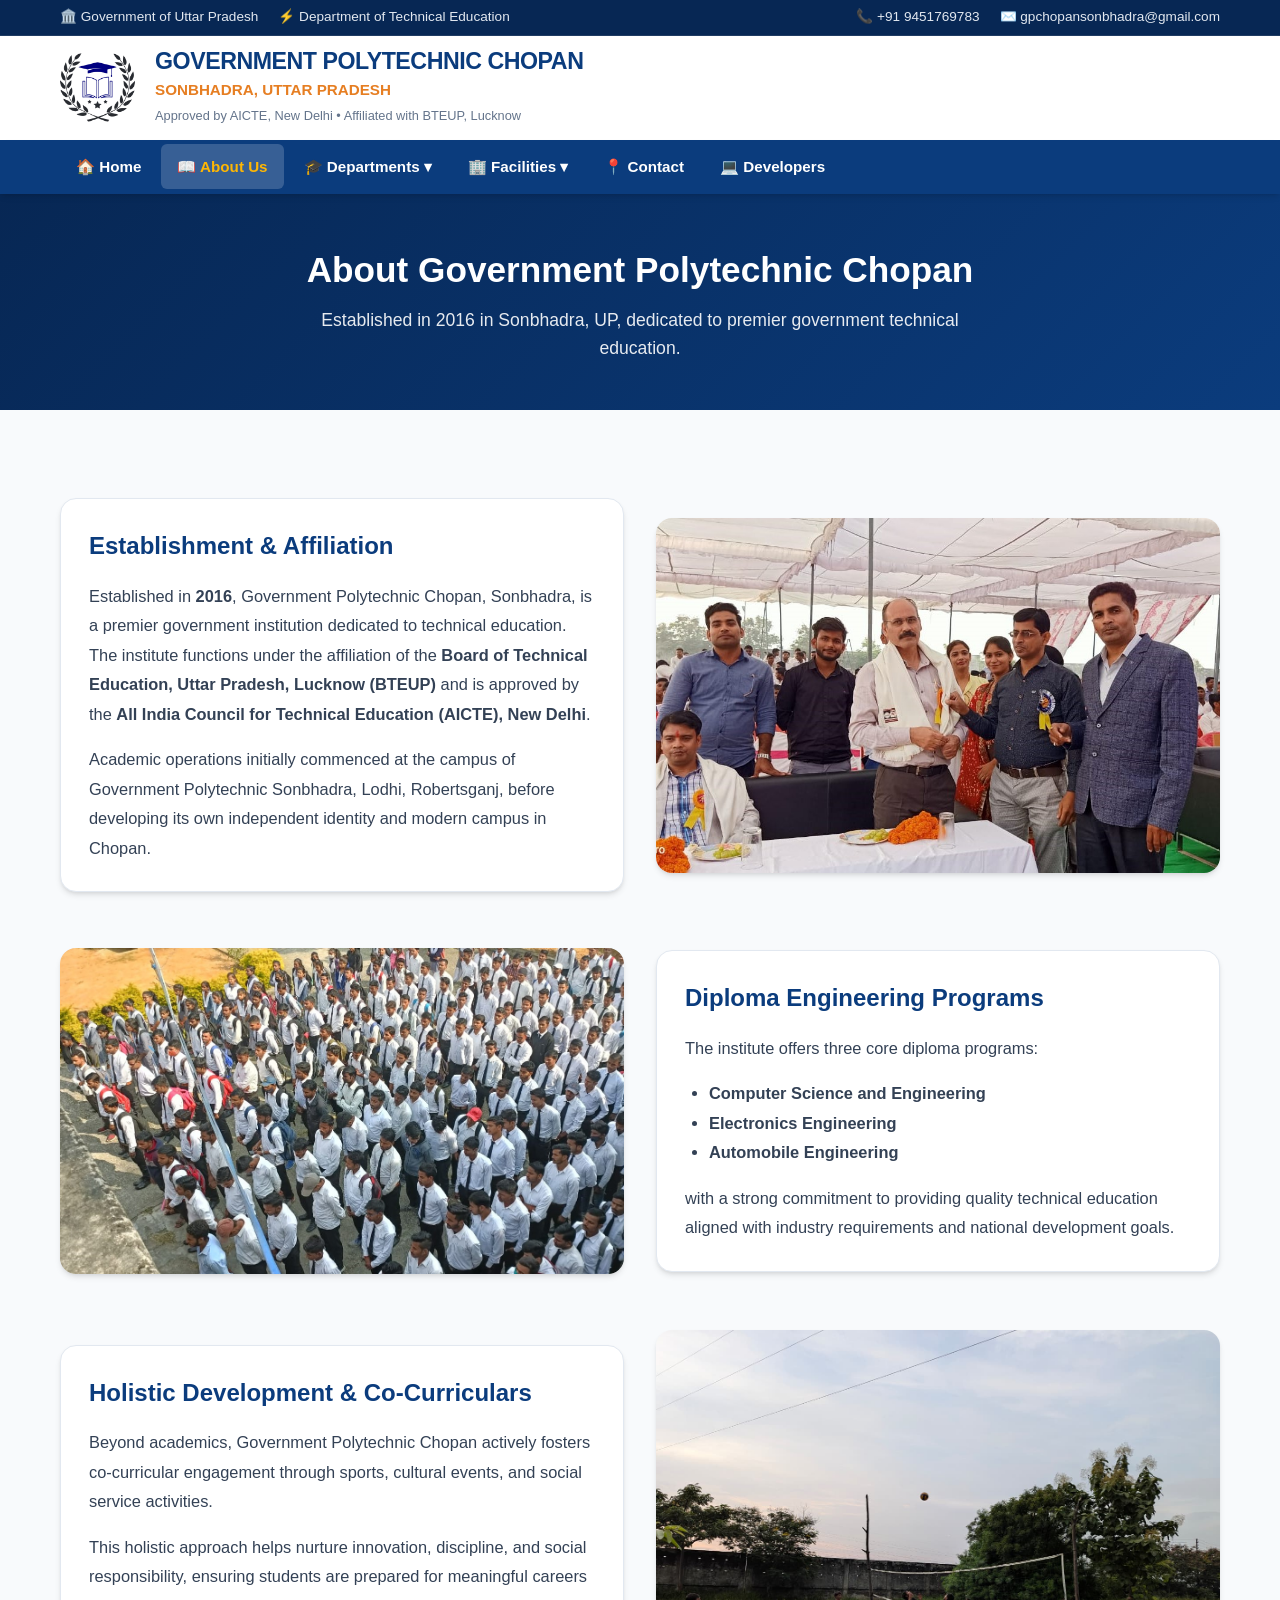
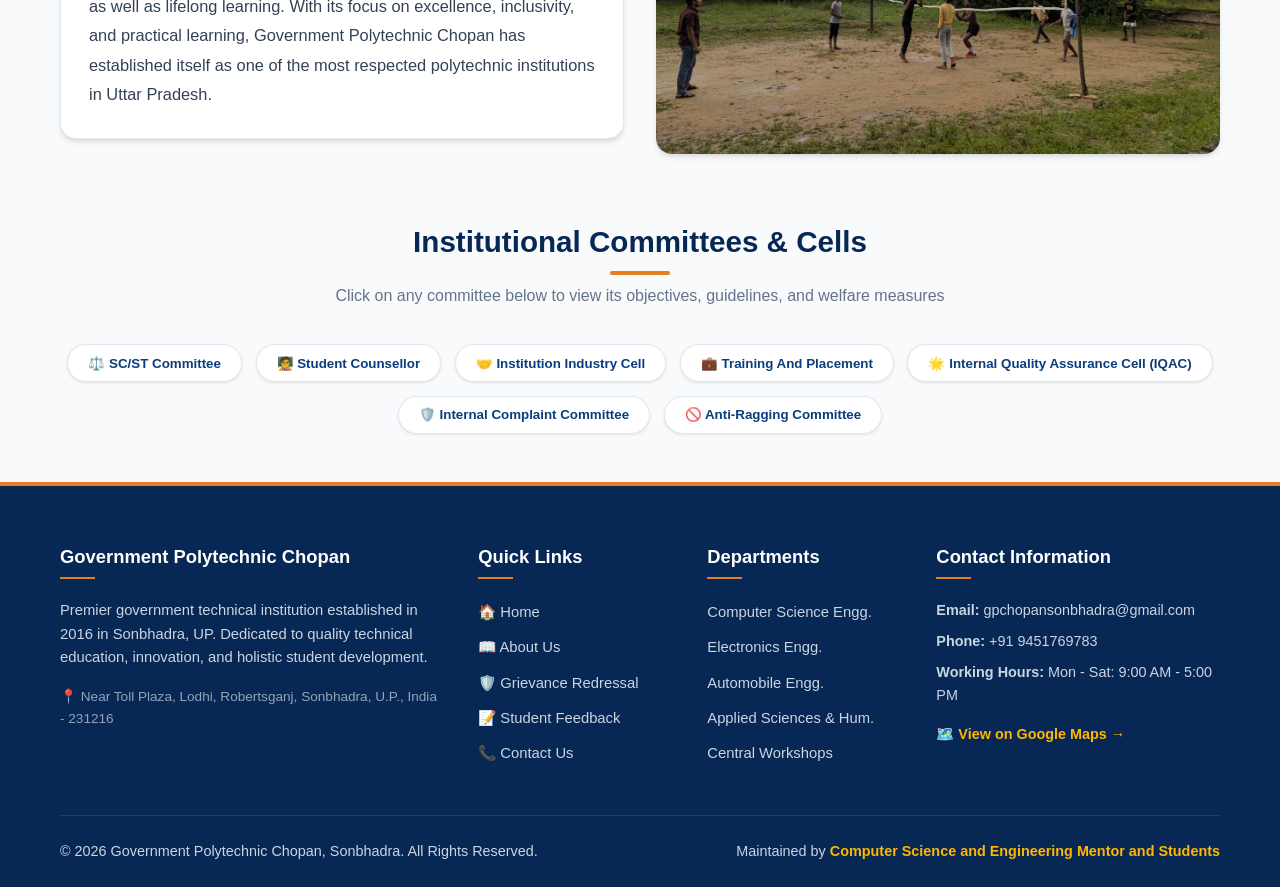
==== commit 0c61726c: "Make all 7 institutional committee buttons interactive with detailed modal popups preventing jump-to" ====
--- a/about.html
+++ b/about.html
@@ -4,8 +4,8 @@
   <meta charset="UTF-8">
   <meta name="viewport" content="width=device-width, initial-scale=1.0">
   <meta http-equiv="X-UA-Compatible" content="IE=edge">
-  <meta name="description" content="Government Polytechnic Chopan, Sonbhadra - Approved by AICTE, affiliated with BTEUP Lucknow. Premier Government Technical Institute.">
-  <title>Government Polytechnic Chopan, Sonbhadra | Technical Education UP</title>
+  <meta name="description" content="About Government Polytechnic Chopan, Sonbhadra - History, Affiliation, Programs & Institutional Committees.">
+  <title>About Us | Government Polytechnic Chopan, Sonbhadra</title>
   <link rel="stylesheet" href="css/style.css">
   <link rel="icon" type="image/png" href="images/1.png">
 </head>
@@ -49,7 +49,7 @@
       
       <ul class="nav-links" id="navLinks">
         <li class="nav-item">
-          <a href="index.html" class="nav-link ">🏠 Home</a>
+          <a href="index.html" class="nav-link">🏠 Home</a>
         </li>
         <li class="nav-item">
           <a href="about.html" class="nav-link active">📖 About Us</a>
@@ -57,7 +57,7 @@
         
         <!-- Departments Dropdown -->
         <li class="nav-item dropdown">
-          <a href="#" class="nav-link ">🎓 Departments ▾</a>
+          <a href="#" class="nav-link">🎓 Departments ▾</a>
           <ul class="dropdown-menu">
             <li><a href="computerScience.html" class="dropdown-link">💻 Computer Science & Engg.</a></li>
             <li><a href="electronics.html" class="dropdown-link">⚡ Electronics Engineering</a></li>
@@ -68,7 +68,7 @@
 
         <!-- Facilities Dropdown -->
         <li class="nav-item dropdown">
-          <a href="#" class="nav-link ">🏢 Facilities ▾</a>
+          <a href="#" class="nav-link">🏢 Facilities ▾</a>
           <ul class="dropdown-menu">
             <li><a href="library.html" class="dropdown-link">📚 Central Library</a></li>
             <li><a href="workshops.html" class="dropdown-link">⚙️ Central Workshops</a></li>
@@ -77,10 +77,10 @@
         </li>
 
         <li class="nav-item">
-          <a href="contact.html" class="nav-link ">📍 Contact</a>
+          <a href="contact.html" class="nav-link">📍 Contact</a>
         </li>
         <li class="nav-item">
-          <a href="developers.html" class="nav-link ">💻 Developers</a>
+          <a href="developers.html" class="nav-link">💻 Developers</a>
         </li>
       </ul>
     </nav>
@@ -148,25 +148,196 @@
         </div>
       </div>
 
-      <!-- Institutional Committees -->
-      <div class="section-title-wrap">
+      <!-- Institutional Committees (Interactive) -->
+      <div class="section-title-wrap" style="margin-top: 4rem;">
         <h2 class="section-title">Institutional Committees & Cells</h2>
-        <p class="section-subtitle">Governance cells maintaining student welfare, safety, and academic quality</p>
+        <p class="section-subtitle">Click on any committee below to view its objectives, guidelines, and welfare measures</p>
       </div>
 
       <div class="committee-grid">
-        <a href="#" class="committee-btn">⚖️ SC/ST Committee</a>
-        <a href="#" class="committee-btn">🧑‍🏫 Student Counsellor</a>
-        <a href="#" class="committee-btn">🤝 Institution Industry Cell</a>
-        <a href="#" class="committee-btn">💼 Training And Placement</a>
-        <a href="#" class="committee-btn">🌟 Internal Quality Assurance Cell (IQAC)</a>
-        <a href="#" class="committee-btn">🛡️ Internal Complaint Committee</a>
-        <a href="#" class="committee-btn">🚫 Anti-Ragging Committee</a>
+        <button class="committee-btn" data-modal-target="modal-scst">⚖️ SC/ST Committee</button>
+        <button class="committee-btn" data-modal-target="modal-counsellor">🧑‍🏫 Student Counsellor</button>
+        <button class="committee-btn" data-modal-target="modal-iic">🤝 Institution Industry Cell</button>
+        <button class="committee-btn" data-modal-target="modal-placement">💼 Training And Placement</button>
+        <button class="committee-btn" data-modal-target="modal-iqac">🌟 Internal Quality Assurance Cell (IQAC)</button>
+        <button class="committee-btn" data-modal-target="modal-icc">🛡️ Internal Complaint Committee</button>
+        <button class="committee-btn" data-modal-target="modal-antiragging">🚫 Anti-Ragging Committee</button>
       </div>
 
     </div>
   </section>
 </main>
+
+<!-- ==================== MODALS FOR COMMITTEES ==================== -->
+
+<!-- 1. SC/ST Committee Modal -->
+<div class="modal-backdrop" id="modal-scst">
+  <div class="modal-card">
+    <div class="modal-header">
+      <h3>⚖️ SC/ST Committee</h3>
+      <button class="modal-close-btn" aria-label="Close modal">&times;</button>
+    </div>
+    <div class="modal-body">
+      <p>The <strong>SC/ST Committee</strong> at Government Polytechnic Chopan ensures the effective implementation of policies and welfare programs for students and staff belonging to Scheduled Castes and Scheduled Tribes.</p>
+      
+      <h4>Key Objectives:</h4>
+      <ul>
+        <li>To prevent discrimination and maintain an inclusive, supportive academic environment.</li>
+        <li>To facilitate scholarship assistance and government financial welfare schemes.</li>
+        <li>To address grievances and provide guidance on academic and administrative matters.</li>
+        <li>Book Bank support and specialized learning resources through the central library.</li>
+      </ul>
+      <p><em>For assistance, students can reach out to the committee coordinator at the administrative office.</em></p>
+    </div>
+    <div class="modal-footer">
+      <button class="btn-primary-close">Close</button>
+    </div>
+  </div>
+</div>
+
+<!-- 2. Student Counsellor Modal -->
+<div class="modal-backdrop" id="modal-counsellor">
+  <div class="modal-card">
+    <div class="modal-header">
+      <h3>🧑‍🏫 Student Counsellor Cell</h3>
+      <button class="modal-close-btn" aria-label="Close modal">&times;</button>
+    </div>
+    <div class="modal-body">
+      <p>The <strong>Student Counsellor Cell</strong> provides personalized mentoring, psychological support, and academic guidance to help students navigate their diploma education and career aspirations.</p>
+      
+      <h4>Services Offered:</h4>
+      <ul>
+        <li><strong>Academic Counselling:</strong> Guidance on subject difficulties, study routines, and exam preparation.</li>
+        <li><strong>Career Mentorship:</strong> Advice on diploma specialization, B.Tech lateral entry, and industry jobs.</li>
+        <li><strong>Stress Management:</strong> Confidential support for personal, emotional, or transitional challenges.</li>
+        <li><strong>Peer Mentoring:</strong> Fostering healthy collaboration between senior and junior batches.</li>
+      </ul>
+    </div>
+    <div class="modal-footer">
+      <button class="btn-primary-close">Close</button>
+    </div>
+  </div>
+</div>
+
+<!-- 3. Institution Industry Cell (IIC) Modal -->
+<div class="modal-backdrop" id="modal-iic">
+  <div class="modal-card">
+    <div class="modal-header">
+      <h3>🤝 Institution Industry Cell (IIC)</h3>
+      <button class="modal-close-btn" aria-label="Close modal">&times;</button>
+    </div>
+    <div class="modal-body">
+      <p>The <strong>Institution Industry Cell</strong> bridges the gap between classroom academics and industrial practice by creating active partnerships with industrial manufacturing and IT enterprises.</p>
+      
+      <h4>Activities & Initiatives:</h4>
+      <ul>
+        <li>Organizing industrial visits to automotive plants, IT hubs, and electronics manufacturing facilities.</li>
+        <li>Facilitating mandatory summer training and internship programs for 2nd and 3rd year students.</li>
+        <li>Inviting corporate guest speakers and technical experts for modern technology workshops.</li>
+        <li>Fostering MoUs for student apprenticeships under NATS / Apprenticeship India.</li>
+      </ul>
+    </div>
+    <div class="modal-footer">
+      <button class="btn-primary-close">Close</button>
+    </div>
+  </div>
+</div>
+
+<!-- 4. Training and Placement Cell Modal -->
+<div class="modal-backdrop" id="modal-placement">
+  <div class="modal-card">
+    <div class="modal-header">
+      <h3>💼 Training And Placement Cell</h3>
+      <button class="modal-close-btn" aria-label="Close modal">&times;</button>
+    </div>
+    <div class="modal-body">
+      <p>The <strong>Training and Placement Cell (T&P)</strong> is dedicated to facilitating employment opportunities and career readiness for graduating diploma students across all engineering branches.</p>
+      
+      <h4>Placement Assistance:</h4>
+      <ul>
+        <li>Conducting on-campus and pooled recruitment drives with leading companies.</li>
+        <li>Resume building, mock interviews, and group discussion preparation sessions.</li>
+        <li>Technical test prep and soft skills grooming in the communication lab.</li>
+        <li>Apprenticeship registrations and industry onboarding support.</li>
+      </ul>
+    </div>
+    <div class="modal-footer">
+      <button class="btn-primary-close">Close</button>
+    </div>
+  </div>
+</div>
+
+<!-- 5. IQAC Modal -->
+<div class="modal-backdrop" id="modal-iqac">
+  <div class="modal-card">
+    <div class="modal-header">
+      <h3>🌟 Internal Quality Assurance Cell (IQAC)</h3>
+      <button class="modal-close-btn" aria-label="Close modal">&times;</button>
+    </div>
+    <div class="modal-body">
+      <p>The <strong>Internal Quality Assurance Cell (IQAC)</strong> continuously monitors, evaluates, and improves academic and administrative benchmarks across Government Polytechnic Chopan.</p>
+      
+      <h4>Core Responsibilities:</h4>
+      <ul>
+        <li>Curriculum delivery audit and continuous review of laboratory experiments.</li>
+        <li>Collecting student feedback and faculty appraisal for teaching excellence.</li>
+        <li>Encouraging innovative pedagogical tools, digital boards, and smart classrooms.</li>
+        <li>Compliance with AICTE, BTEUP, and state technical education quality standards.</li>
+      </ul>
+    </div>
+    <div class="modal-footer">
+      <button class="btn-primary-close">Close</button>
+    </div>
+  </div>
+</div>
+
+<!-- 6. Internal Complaint Committee Modal -->
+<div class="modal-backdrop" id="modal-icc">
+  <div class="modal-card">
+    <div class="modal-header">
+      <h3>🛡️ Internal Complaint Committee (ICC)</h3>
+      <button class="modal-close-btn" aria-label="Close modal">&times;</button>
+    </div>
+    <div class="modal-body">
+      <p>The <strong>Internal Complaint Committee (ICC)</strong> functions under statutory guidelines (POSH Act) to ensure a safe, secure, and respectful working and learning environment for all female students and staff members.</p>
+      
+      <h4>Key Functions:</h4>
+      <ul>
+        <li>Zero-tolerance policy towards harassment of any kind.</li>
+        <li>Confidential, impartial, and prompt grievance resolution mechanism.</li>
+        <li>Conducting gender sensitization workshops and awareness programs.</li>
+        <li>Direct online grievance submission via the official feedback portal.</li>
+      </ul>
+    </div>
+    <div class="modal-footer">
+      <button class="btn-primary-close">Close</button>
+    </div>
+  </div>
+</div>
+
+<!-- 7. Anti-Ragging Committee Modal -->
+<div class="modal-backdrop" id="modal-antiragging">
+  <div class="modal-card">
+    <div class="modal-header">
+      <h3>🚫 Anti-Ragging Committee</h3>
+      <button class="modal-close-btn" aria-label="Close modal">&times;</button>
+    </div>
+    <div class="modal-body">
+      <p>Government Polytechnic Chopan strictly enforces a <strong>Zero Tolerance Policy</strong> against ragging in accordance with Supreme Court and AICTE regulations.</p>
+      
+      <h4>Anti-Ragging Regulations:</h4>
+      <ul>
+        <li>Ragging in any form (physical, verbal, or mental) is strictly prohibited on campus and hostels.</li>
+        <li>Mandatory submission of Anti-Ragging undertakings/affidavits at the time of admission.</li>
+        <li>24x7 Anti-Ragging flying squads conducting surprise visits in hostel premises.</li>
+        <li>National Anti-Ragging Helpline (Toll-Free): <strong>1800-180-5522</strong>.</li>
+      </ul>
+    </div>
+    <div class="modal-footer">
+      <button class="btn-primary-close">Close</button>
+    </div>
+  </div>
+</div>
 
 <!-- Footer -->
 <footer class="main-footer">
--- a/css/style.css
+++ b/css/style.css
@@ -1185,3 +1185,128 @@
     text-align: center;
   }
 }
+
+/* ==========================================================================
+   Committee Modal Dialogs
+   ========================================================================== */
+.modal-backdrop {
+  position: fixed;
+  top: 0;
+  left: 0;
+  width: 100%;
+  height: 100%;
+  background: rgba(15, 23, 42, 0.7);
+  backdrop-filter: blur(4px);
+  z-index: 9999;
+  display: flex;
+  align-items: center;
+  justify-content: center;
+  padding: 1.25rem;
+  opacity: 0;
+  visibility: hidden;
+  transition: opacity 0.3s ease, visibility 0.3s ease;
+}
+
+.modal-backdrop.active {
+  opacity: 1;
+  visibility: visible;
+}
+
+.modal-card {
+  background: var(--bg-white);
+  width: 100%;
+  max-width: 620px;
+  border-radius: var(--radius-lg);
+  box-shadow: var(--shadow-xl);
+  border: 1px solid var(--border-color);
+  overflow: hidden;
+  transform: translateY(20px) scale(0.96);
+  transition: transform 0.3s cubic-bezier(0.34, 1.56, 0.64, 1);
+  max-height: 90vh;
+  display: flex;
+  flex-direction: column;
+}
+
+.modal-backdrop.active .modal-card {
+  transform: translateY(0) scale(1);
+}
+
+.modal-header {
+  background: linear-gradient(135deg, var(--primary-dark), var(--primary-color));
+  color: #ffffff;
+  padding: 1.25rem 1.5rem;
+  display: flex;
+  align-items: center;
+  justify-content: space-between;
+}
+
+.modal-header h3 {
+  font-size: 1.25rem;
+  font-weight: 700;
+  display: flex;
+  align-items: center;
+  gap: 0.5rem;
+}
+
+.modal-close-btn {
+  background: rgba(255, 255, 255, 0.15);
+  border: none;
+  color: #ffffff;
+  width: 32px;
+  height: 32px;
+  border-radius: var(--radius-full);
+  display: flex;
+  align-items: center;
+  justify-content: center;
+  cursor: pointer;
+  font-size: 1.1rem;
+  transition: var(--transition);
+}
+
+.modal-close-btn:hover {
+  background: rgba(255, 255, 255, 0.3);
+  transform: rotate(90deg);
+}
+
+.modal-body {
+  padding: 1.75rem 1.5rem;
+  overflow-y: auto;
+  color: #334155;
+  line-height: 1.75;
+  font-size: 0.975rem;
+}
+
+.modal-body h4 {
+  color: var(--primary-dark);
+  font-size: 1.05rem;
+  margin-top: 1rem;
+  margin-bottom: 0.35rem;
+}
+
+.modal-body ul {
+  padding-left: 1.25rem;
+  margin-bottom: 0.75rem;
+}
+
+.modal-footer {
+  padding: 1rem 1.5rem;
+  background: #f8fafc;
+  border-top: 1px solid var(--border-color);
+  display: flex;
+  justify-content: flex-end;
+}
+
+.btn-primary-close {
+  background: var(--primary-color);
+  color: #ffffff;
+  border: none;
+  padding: 0.5rem 1.25rem;
+  border-radius: var(--radius-full);
+  font-weight: 600;
+  cursor: pointer;
+  transition: var(--transition);
+}
+
+.btn-primary-close:hover {
+  background: var(--accent-color);
+}
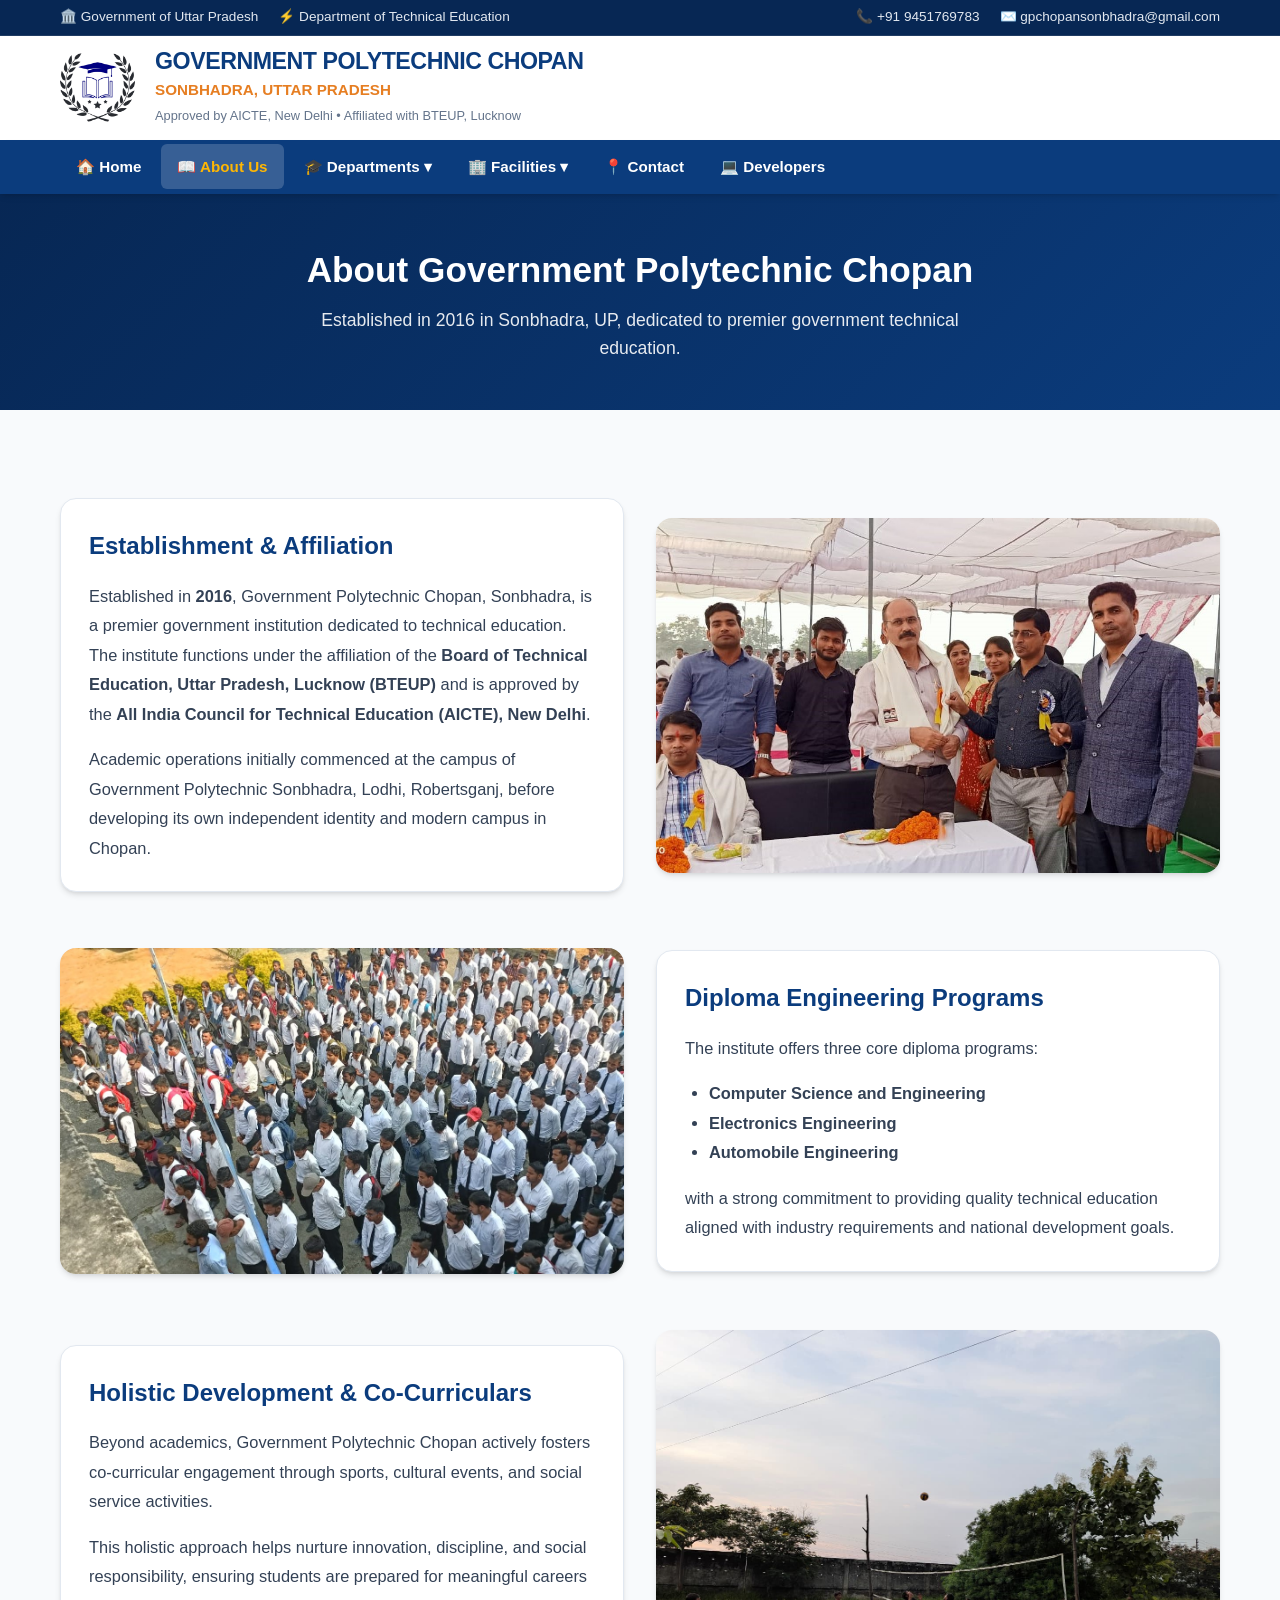
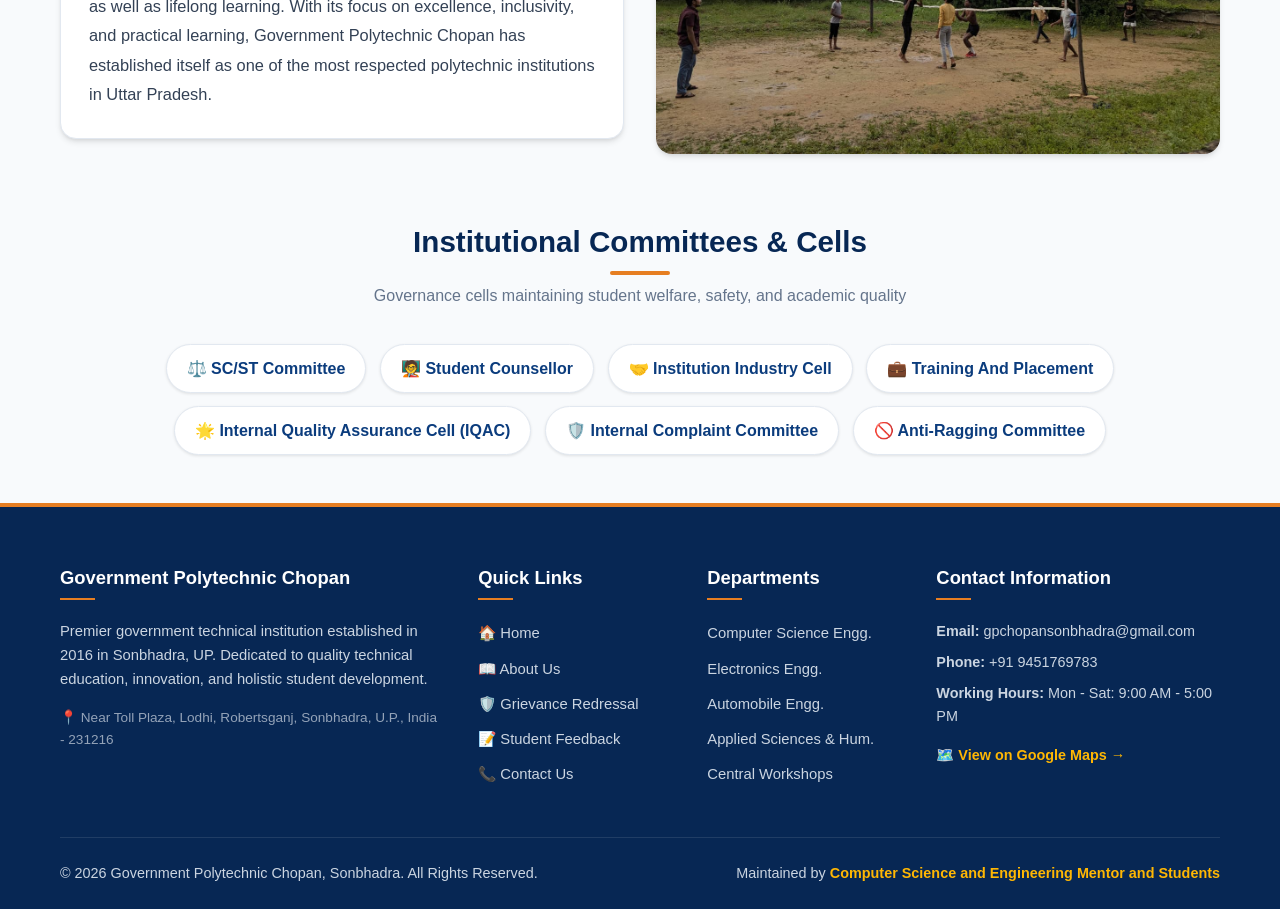
==== commit f101f286: "Remove modal popup text and make committee badges clean and non-jumping" ====
--- a/about.html
+++ b/about.html
@@ -148,196 +148,25 @@
         </div>
       </div>
 
-      <!-- Institutional Committees (Interactive) -->
+      <!-- Institutional Committees (Clean Badges, Non-Jumping) -->
       <div class="section-title-wrap" style="margin-top: 4rem;">
         <h2 class="section-title">Institutional Committees & Cells</h2>
-        <p class="section-subtitle">Click on any committee below to view its objectives, guidelines, and welfare measures</p>
+        <p class="section-subtitle">Governance cells maintaining student welfare, safety, and academic quality</p>
       </div>
 
       <div class="committee-grid">
-        <button class="committee-btn" data-modal-target="modal-scst">⚖️ SC/ST Committee</button>
-        <button class="committee-btn" data-modal-target="modal-counsellor">🧑‍🏫 Student Counsellor</button>
-        <button class="committee-btn" data-modal-target="modal-iic">🤝 Institution Industry Cell</button>
-        <button class="committee-btn" data-modal-target="modal-placement">💼 Training And Placement</button>
-        <button class="committee-btn" data-modal-target="modal-iqac">🌟 Internal Quality Assurance Cell (IQAC)</button>
-        <button class="committee-btn" data-modal-target="modal-icc">🛡️ Internal Complaint Committee</button>
-        <button class="committee-btn" data-modal-target="modal-antiragging">🚫 Anti-Ragging Committee</button>
+        <span class="committee-btn">⚖️ SC/ST Committee</span>
+        <span class="committee-btn">🧑‍🏫 Student Counsellor</span>
+        <span class="committee-btn">🤝 Institution Industry Cell</span>
+        <span class="committee-btn">💼 Training And Placement</span>
+        <span class="committee-btn">🌟 Internal Quality Assurance Cell (IQAC)</span>
+        <span class="committee-btn">🛡️ Internal Complaint Committee</span>
+        <span class="committee-btn">🚫 Anti-Ragging Committee</span>
       </div>
 
     </div>
   </section>
 </main>
-
-<!-- ==================== MODALS FOR COMMITTEES ==================== -->
-
-<!-- 1. SC/ST Committee Modal -->
-<div class="modal-backdrop" id="modal-scst">
-  <div class="modal-card">
-    <div class="modal-header">
-      <h3>⚖️ SC/ST Committee</h3>
-      <button class="modal-close-btn" aria-label="Close modal">&times;</button>
-    </div>
-    <div class="modal-body">
-      <p>The <strong>SC/ST Committee</strong> at Government Polytechnic Chopan ensures the effective implementation of policies and welfare programs for students and staff belonging to Scheduled Castes and Scheduled Tribes.</p>
-      
-      <h4>Key Objectives:</h4>
-      <ul>
-        <li>To prevent discrimination and maintain an inclusive, supportive academic environment.</li>
-        <li>To facilitate scholarship assistance and government financial welfare schemes.</li>
-        <li>To address grievances and provide guidance on academic and administrative matters.</li>
-        <li>Book Bank support and specialized learning resources through the central library.</li>
-      </ul>
-      <p><em>For assistance, students can reach out to the committee coordinator at the administrative office.</em></p>
-    </div>
-    <div class="modal-footer">
-      <button class="btn-primary-close">Close</button>
-    </div>
-  </div>
-</div>
-
-<!-- 2. Student Counsellor Modal -->
-<div class="modal-backdrop" id="modal-counsellor">
-  <div class="modal-card">
-    <div class="modal-header">
-      <h3>🧑‍🏫 Student Counsellor Cell</h3>
-      <button class="modal-close-btn" aria-label="Close modal">&times;</button>
-    </div>
-    <div class="modal-body">
-      <p>The <strong>Student Counsellor Cell</strong> provides personalized mentoring, psychological support, and academic guidance to help students navigate their diploma education and career aspirations.</p>
-      
-      <h4>Services Offered:</h4>
-      <ul>
-        <li><strong>Academic Counselling:</strong> Guidance on subject difficulties, study routines, and exam preparation.</li>
-        <li><strong>Career Mentorship:</strong> Advice on diploma specialization, B.Tech lateral entry, and industry jobs.</li>
-        <li><strong>Stress Management:</strong> Confidential support for personal, emotional, or transitional challenges.</li>
-        <li><strong>Peer Mentoring:</strong> Fostering healthy collaboration between senior and junior batches.</li>
-      </ul>
-    </div>
-    <div class="modal-footer">
-      <button class="btn-primary-close">Close</button>
-    </div>
-  </div>
-</div>
-
-<!-- 3. Institution Industry Cell (IIC) Modal -->
-<div class="modal-backdrop" id="modal-iic">
-  <div class="modal-card">
-    <div class="modal-header">
-      <h3>🤝 Institution Industry Cell (IIC)</h3>
-      <button class="modal-close-btn" aria-label="Close modal">&times;</button>
-    </div>
-    <div class="modal-body">
-      <p>The <strong>Institution Industry Cell</strong> bridges the gap between classroom academics and industrial practice by creating active partnerships with industrial manufacturing and IT enterprises.</p>
-      
-      <h4>Activities & Initiatives:</h4>
-      <ul>
-        <li>Organizing industrial visits to automotive plants, IT hubs, and electronics manufacturing facilities.</li>
-        <li>Facilitating mandatory summer training and internship programs for 2nd and 3rd year students.</li>
-        <li>Inviting corporate guest speakers and technical experts for modern technology workshops.</li>
-        <li>Fostering MoUs for student apprenticeships under NATS / Apprenticeship India.</li>
-      </ul>
-    </div>
-    <div class="modal-footer">
-      <button class="btn-primary-close">Close</button>
-    </div>
-  </div>
-</div>
-
-<!-- 4. Training and Placement Cell Modal -->
-<div class="modal-backdrop" id="modal-placement">
-  <div class="modal-card">
-    <div class="modal-header">
-      <h3>💼 Training And Placement Cell</h3>
-      <button class="modal-close-btn" aria-label="Close modal">&times;</button>
-    </div>
-    <div class="modal-body">
-      <p>The <strong>Training and Placement Cell (T&P)</strong> is dedicated to facilitating employment opportunities and career readiness for graduating diploma students across all engineering branches.</p>
-      
-      <h4>Placement Assistance:</h4>
-      <ul>
-        <li>Conducting on-campus and pooled recruitment drives with leading companies.</li>
-        <li>Resume building, mock interviews, and group discussion preparation sessions.</li>
-        <li>Technical test prep and soft skills grooming in the communication lab.</li>
-        <li>Apprenticeship registrations and industry onboarding support.</li>
-      </ul>
-    </div>
-    <div class="modal-footer">
-      <button class="btn-primary-close">Close</button>
-    </div>
-  </div>
-</div>
-
-<!-- 5. IQAC Modal -->
-<div class="modal-backdrop" id="modal-iqac">
-  <div class="modal-card">
-    <div class="modal-header">
-      <h3>🌟 Internal Quality Assurance Cell (IQAC)</h3>
-      <button class="modal-close-btn" aria-label="Close modal">&times;</button>
-    </div>
-    <div class="modal-body">
-      <p>The <strong>Internal Quality Assurance Cell (IQAC)</strong> continuously monitors, evaluates, and improves academic and administrative benchmarks across Government Polytechnic Chopan.</p>
-      
-      <h4>Core Responsibilities:</h4>
-      <ul>
-        <li>Curriculum delivery audit and continuous review of laboratory experiments.</li>
-        <li>Collecting student feedback and faculty appraisal for teaching excellence.</li>
-        <li>Encouraging innovative pedagogical tools, digital boards, and smart classrooms.</li>
-        <li>Compliance with AICTE, BTEUP, and state technical education quality standards.</li>
-      </ul>
-    </div>
-    <div class="modal-footer">
-      <button class="btn-primary-close">Close</button>
-    </div>
-  </div>
-</div>
-
-<!-- 6. Internal Complaint Committee Modal -->
-<div class="modal-backdrop" id="modal-icc">
-  <div class="modal-card">
-    <div class="modal-header">
-      <h3>🛡️ Internal Complaint Committee (ICC)</h3>
-      <button class="modal-close-btn" aria-label="Close modal">&times;</button>
-    </div>
-    <div class="modal-body">
-      <p>The <strong>Internal Complaint Committee (ICC)</strong> functions under statutory guidelines (POSH Act) to ensure a safe, secure, and respectful working and learning environment for all female students and staff members.</p>
-      
-      <h4>Key Functions:</h4>
-      <ul>
-        <li>Zero-tolerance policy towards harassment of any kind.</li>
-        <li>Confidential, impartial, and prompt grievance resolution mechanism.</li>
-        <li>Conducting gender sensitization workshops and awareness programs.</li>
-        <li>Direct online grievance submission via the official feedback portal.</li>
-      </ul>
-    </div>
-    <div class="modal-footer">
-      <button class="btn-primary-close">Close</button>
-    </div>
-  </div>
-</div>
-
-<!-- 7. Anti-Ragging Committee Modal -->
-<div class="modal-backdrop" id="modal-antiragging">
-  <div class="modal-card">
-    <div class="modal-header">
-      <h3>🚫 Anti-Ragging Committee</h3>
-      <button class="modal-close-btn" aria-label="Close modal">&times;</button>
-    </div>
-    <div class="modal-body">
-      <p>Government Polytechnic Chopan strictly enforces a <strong>Zero Tolerance Policy</strong> against ragging in accordance with Supreme Court and AICTE regulations.</p>
-      
-      <h4>Anti-Ragging Regulations:</h4>
-      <ul>
-        <li>Ragging in any form (physical, verbal, or mental) is strictly prohibited on campus and hostels.</li>
-        <li>Mandatory submission of Anti-Ragging undertakings/affidavits at the time of admission.</li>
-        <li>24x7 Anti-Ragging flying squads conducting surprise visits in hostel premises.</li>
-        <li>National Anti-Ragging Helpline (Toll-Free): <strong>1800-180-5522</strong>.</li>
-      </ul>
-    </div>
-    <div class="modal-footer">
-      <button class="btn-primary-close">Close</button>
-    </div>
-  </div>
-</div>
 
 <!-- Footer -->
 <footer class="main-footer">
